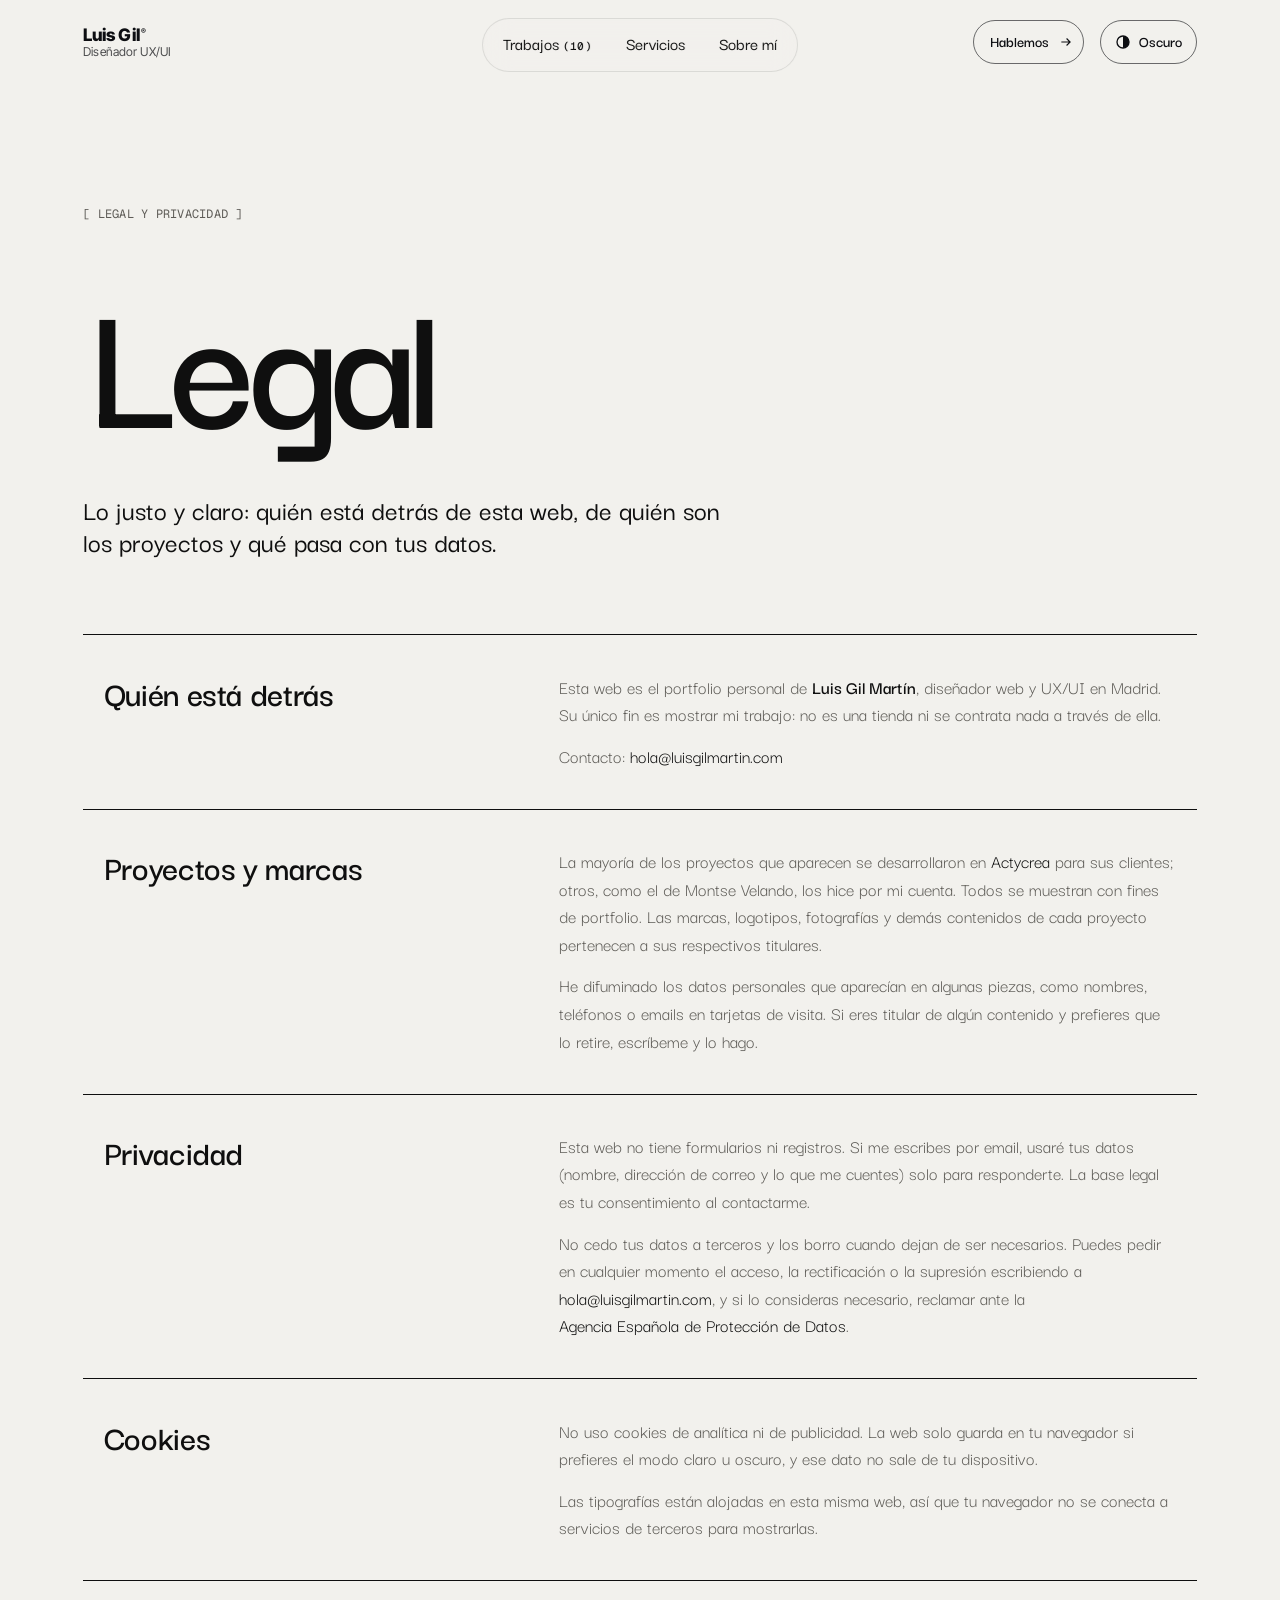
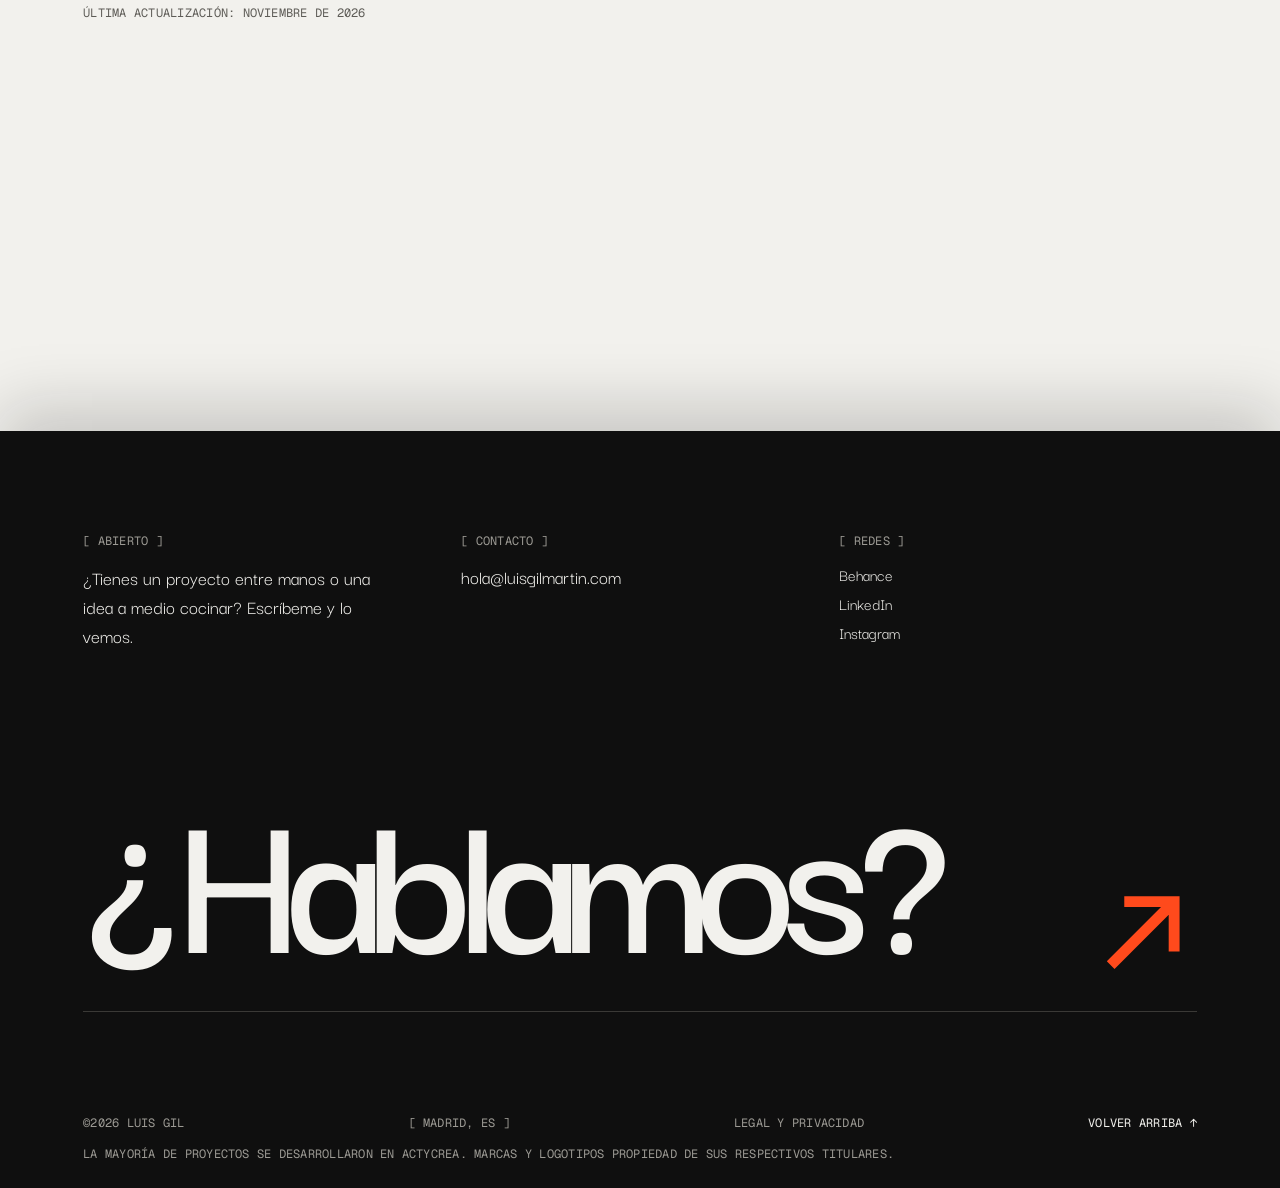
==== legal.html @ 7886e15a "Publicar portfolio de Luis Gil Martín Web estática lista para Cloudflare Pages: páginas, imágenes y " ====
<!doctype html>
<html lang="es">
<head>
<meta charset="utf-8">
<meta name="viewport" content="width=device-width, initial-scale=1, viewport-fit=cover">
<title>Legal y privacidad · Luis Gil</title>
<meta name="description" content="Portfolio de Luis Gil Martín, diseñador web y UX/UI en Madrid. Diseño web, branding y dirección de arte.">
<link rel="canonical" href="https://luisgilmartin.com/legal.html">
<meta property="og:type" content="website"><meta property="og:locale" content="es_ES">
<meta property="og:title" content="Legal y privacidad · Luis Gil"><meta property="og:description" content="Portfolio de Luis Gil Martín, diseñador web y UX/UI en Madrid. Diseño web, branding y dirección de arte.">
<meta property="og:url" content="https://luisgilmartin.com/legal.html"><meta property="og:image" content="https://luisgilmartin.com/thumb.jpg">
<meta name="twitter:card" content="summary_large_image">
<link rel="icon" href="/favicon.svg" type="image/svg+xml">
<link rel="stylesheet" href="/fonts/fonts.css">
<style>
body{margin:0;background:#F2F1ED}
.lg-root{--gm:clamp(20px,6.5vw,128px);--gg:clamp(12px,1.6vw,24px);--accent:#FF4A1C;--bg:#F2F1ED;--fg:#0F0F0F;--muted:#5E5C57;--muted2:#8A8780;--muted-inv:#B9B7B1;--line:rgba(15,15,15,.075);--gline:rgba(15,15,15,.04);--fbg:#0F0F0F;--ffg:#F2F1ED;--fmuted:#9C9A94;--fline:#3A3936;transition:background-color .5s ease,color .5s ease}
.lg-root.lg-dark{--bg:#121211;--fg:#EEEDE9;--muted:#A3A19B;--muted2:#77756F;--muted-inv:#55534E;--line:rgba(238,237,233,.07);--gline:rgba(238,237,233,.035);--fbg:#F2F1ED;--ffg:#0F0F0F;--fmuted:#5E5C57;--fline:#CFCDC7;color-scheme:dark}
body:has(.lg-dark){background:#121211}
.lg-theme{min-height:44px;padding:0 14px;border:1px solid rgba(255,255,255,.6);border-radius:999px;background:transparent;color:#FFFFFF;font:inherit;font-size:16px;font-weight:600;display:inline-flex;align-items:center;gap:8px;cursor:pointer}
.lg-theme{transition:background-color .35s ease,color .35s ease,border-color .35s ease}
.lg-theme:hover{border-color:#FFFFFF;background:#FFFFFF;color:#000000}
.lg-theme:hover svg{transform:rotate(180deg)}
.lg-dark .lg-theme:hover svg{transform:rotate(360deg)}
.lg-theme:focus-visible,.lg-burger:focus-visible{outline:2px solid #FFFFFF;outline-offset:3px}
.lg-theme svg{transition:transform .6s cubic-bezier(.7,0,.2,1)}
.lg-dark .lg-theme svg{transform:rotate(180deg)}
.lg-t-dark{display:none}
.lg-theme .lg-t-light,.lg-theme .lg-t-dark{position:relative;top:-1.25px}
.lg-dark .lg-t-dark{display:inline}
.lg-dark .lg-t-light{display:none}
::view-transition-old(root),::view-transition-new(root){animation:none;mix-blend-mode:normal}
a{color:#0F0F0F;text-decoration:none}a:hover{color:#5E5C57}
.lg-root *{box-sizing:border-box}
.lg-mono{font-family:'Geist Mono',ui-monospace,monospace;font-size:12px;letter-spacing:.02em;text-transform:uppercase}
.lg-link{position:relative;display:inline-block}
.lg-link::after{content:"";position:absolute;left:0;right:0;bottom:-3px;height:1px;background:currentColor;transform:scaleX(0);transform-origin:right;transition:transform .5s cubic-bezier(.2,.8,.2,1)}
.lg-link:hover::after{transform:scaleX(1);transform-origin:left}
.lg-line{display:inline-block;overflow:hidden;vertical-align:bottom;line-height:1;padding:.06em .14em .24em .02em;margin-right:-.12em;margin-bottom:-.22em}
.lg-line > .lg-rise:last-child{letter-spacing:0}
.lg-rise{display:inline-block;transform:translateY(105%);animation:lgRise 1.1s cubic-bezier(.2,.8,.2,1) forwards}
@keyframes lgRise{to{transform:translateY(0)}}
.lg-fade{opacity:0;animation:lgFade 1s ease forwards}
.lg-pic{clip-path:inset(0 50% 0 50%);animation:lgPicIn 1s cubic-bezier(.7,0,.2,1) 2.8s forwards}
@keyframes lgPicIn{to{clip-path:inset(0 0 0 0)}}
.lg-pic-cycle{animation:lgPicCycle 6s steps(1) 3.8s infinite}
@keyframes lgPicCycle{0%{background:#D9D4C7}20%{background:#2A2926}40%{background:#C9CFD0}60%{background:#E3D6CC}80%{background:#BDB9AE}}
@keyframes lgFade{to{opacity:1}}
.lg-curtain{position:fixed;inset:0;z-index:50;pointer-events:none;animation:lgCurtain 1.1s cubic-bezier(.7,0,.2,1) 1.85s forwards}
@keyframes lgCurtain{to{transform:translateY(-100%)}}
.lg-track{display:flex;gap:16px;width:max-content;animation:lgMarquee 38s linear infinite}
@keyframes lgMarquee{to{transform:translateX(calc(-50% - 8px))}}
.lg-card .lg-media{overflow:hidden}
.lg-card .lg-media > div{transition:transform 1s cubic-bezier(.2,.8,.2,1)}
.lg-card:hover .lg-media > div{transform:scale(1.04)}
.lg-card .lg-media{--mx:0%;--my:0%;--py:0%;--s:1.16;--lx:50%;--ly:50%}
.lg-card:hover .lg-media{--s:1.22}
.lg-card .lg-media > div{position:relative}
.lg-card .lg-media img{transform:translate3d(var(--mx),calc(var(--py) + var(--my)),0) scale(var(--s));transition:transform .7s cubic-bezier(.2,.8,.2,1),filter .5s ease;will-change:transform}
.lg-lens{position:absolute;inset:0;pointer-events:none;opacity:0;transition:opacity .4s ease;-webkit-mask-image:radial-gradient(circle clamp(130px,17vw,250px) at var(--lx) var(--ly),#000 55%,transparent 100%);mask-image:radial-gradient(circle clamp(130px,17vw,250px) at var(--lx) var(--ly),#000 55%,transparent 100%)}
@media (hover:hover) and (pointer:fine){.lg-card:hover .lg-lens{opacity:1}.lg-card:hover .lg-media img.lg-base{filter:blur(10px)}}
.lg-card .lg-arrow{transition:transform .5s cubic-bezier(.2,.8,.2,1)}
.lg-card:hover .lg-arrow{transform:translateX(6px) rotate(-45deg)}
.lg-cta .lg-roll{display:inline-block;overflow:hidden;line-height:1;vertical-align:bottom;padding:.04em .08em .04em 0;margin-right:-.15em;letter-spacing:0}
.lg-cta .lg-roll > span{position:relative;display:inline-block;transition:transform .6s cubic-bezier(.7,0,.2,1);transition-delay:calc(var(--i) * 35ms)}
.lg-cta .lg-roll > span::after{content:attr(data-l);position:absolute;left:0;top:calc(100% + .04em)}
.lg-cta:hover .lg-roll > span,.lg-cta:focus-visible .lg-roll > span{transform:translateY(calc(-100% - .04em))}
.lg-cta svg{transition:transform .6s cubic-bezier(.7,0,.2,1)}
.lg-cta:hover svg,.lg-cta:focus-visible svg{transform:rotate(45deg)}
@media (prefers-reduced-motion:reduce){.lg-cta .lg-roll > span,.lg-cta svg{transition:none}}
[hidden]{display:none !important}
.lg-burger{display:none}
.lg-wm{display:inline-block;overflow:hidden;vertical-align:bottom;padding:.12em 0 .14em;margin:-.12em 0 -.14em}
.lg-word{display:inline-block;transform:translate3d(0,112%,0);transition:transform .7s cubic-bezier(.16,1,.3,1) var(--d,0s)}
.is-revealed .lg-word{transform:none}
.lg-menu{animation:lgMenuFade .35s ease both}
@keyframes lgMenuFade{from{opacity:0}}
.lg-menu .lg-mrow,.lg-menu .lg-mfoot{animation:lgMenuIn .8s cubic-bezier(.2,.8,.2,1) both;animation-delay:calc(var(--i) * 70ms + 120ms)}
@keyframes lgMenuIn{from{opacity:0;transform:translateY(28px)}to{opacity:1;transform:none}}
.lg-mrow{display:grid;grid-template-columns:minmax(0,1fr) auto;align-items:center;padding:18px 0;border-bottom:1px solid #3A3936;color:#F2F1ED !important}
.lg-mrow .lg-mlabel{font-size:clamp(38px,11vw,52px);font-weight:500;line-height:1;letter-spacing:-0.01em;position:relative;top:-0.06em}
.lg-mrow[aria-current="page"] .lg-mlabel{color:#FF4A1C}
.lg-mrow svg{transition:transform .5s cubic-bezier(.2,.8,.2,1)}
.lg-mrow:hover svg,.lg-mrow:focus-visible svg{transform:rotate(-45deg)}
.lg-mclose{border-color:rgba(242,241,237,.6) !important;transition:background-color .35s ease,color .35s ease}
.lg-mclose:hover{background:#F2F1ED !important;color:#0F0F0F !important}
@media (prefers-reduced-motion:reduce){.lg-menu,.lg-menu .lg-mrow,.lg-menu .lg-mfoot{animation:none}}
.lg-btn-label{position:relative;top:-1.25px}
.lg-burger{transition:background-color .35s ease,color .35s ease,border-color .35s ease}
.lg-burger:hover{border-color:#FFFFFF !important;background:#FFFFFF !important;color:#000000 !important}
.lg-num{font-family:'Geist Mono',ui-monospace,monospace;font-size:12px;font-weight:400;letter-spacing:.02em;line-height:1.2;text-transform:uppercase;color:var(--accent-text) !important}
.lg-pviz svg *{vector-effect:non-scaling-stroke}
.lg-pin{position:relative;height:320vh}
.lg-pin-inner{position:sticky;top:0;height:100vh;display:flex;flex-direction:column;justify-content:flex-start;padding-top:clamp(110px,14vh,150px);padding-bottom:24px}
@media (max-width:860px){.lg-pin{height:auto}.lg-pin-inner{position:static;height:auto;padding-top:0;padding-bottom:clamp(120px,20vw,200px)}}
.lg-pviz{aspect-ratio:4 / 3;max-width:100%;border-radius:6px;background:color-mix(in srgb,var(--fg) 4%,var(--bg));overflow:hidden;margin-bottom:6px}
.lg-pviz svg{display:block;width:100%;height:100%}
.lg-pviz *{animation-play-state:paused !important}
.lg-step.is-on .lg-pviz *{animation-play-state:running !important}
.lg-rip{transform-box:fill-box;transform-origin:center;animation:lgRip 3.6s ease-out infinite}
@keyframes lgRip{0%{transform:scale(1);opacity:.9}100%{transform:scale(5.4);opacity:0}}
.lg-sort{animation:lgSort 4.5s cubic-bezier(.7,0,.2,1) infinite}
@keyframes lgSort{0%,18%{transform:translateY(0)}45%,80%{transform:translateY(var(--dy))}100%{transform:translateY(0)}}
.lg-draw{stroke-dasharray:520;stroke-dashoffset:520;animation:lgDraw 4.5s cubic-bezier(.6,0,.3,1) infinite}
@keyframes lgDraw{0%,8%{stroke-dashoffset:520;opacity:1}55%,85%{stroke-dashoffset:0;opacity:1}100%{stroke-dashoffset:0;opacity:0}}
.lg-pen{offset-path:path('M80 210 C120 70 200 70 215 150 S320 240 330 95');offset-rotate:0deg;animation:lgPen 4.5s cubic-bezier(.6,0,.3,1) infinite}
@keyframes lgPen{0%,8%{offset-distance:0%;opacity:1}55%,85%{offset-distance:100%;opacity:1}100%{offset-distance:100%;opacity:0}}
.lg-bar{transform-box:fill-box;transform-origin:left center;animation:lgBar 4.5s cubic-bezier(.6,0,.3,1) infinite}
@keyframes lgBar{0%,10%{transform:scaleX(0)}55%,88%{transform:scaleX(1)}100%{transform:scaleX(0)}}
.lg-ok{transform-box:fill-box;transform-origin:center;animation:lgOk 4.5s cubic-bezier(.2,.8,.2,1) infinite}
@keyframes lgOk{0%,55%{transform:scale(0);opacity:0}65%,88%{transform:scale(1);opacity:1}100%{transform:scale(1);opacity:0}}
.lg-tick{stroke-dasharray:60;stroke-dashoffset:60;animation:lgTick 4.5s ease infinite}
@keyframes lgTick{0%,62%{stroke-dashoffset:60}74%,88%{stroke-dashoffset:0}100%{stroke-dashoffset:0}}
@media (prefers-reduced-motion:reduce){.lg-pviz *{animation:none !important}.lg-draw,.lg-tick{stroke-dashoffset:0}.lg-bar,.lg-ok{transform:none;opacity:1}.lg-rip{opacity:.4}}
.lg-proc{position:relative;padding-top:38px}
.lg-proc-line{position:absolute;top:7px;left:0;width:0;height:2px;background:color-mix(in srgb,var(--fg) 15%,transparent)}
.lg-proc-fill{position:absolute;inset:0;background:var(--accent);transform-origin:left top;transform:scaleX(0)}
.lg-proc.is-vertical .lg-proc-line{width:2px}
.lg-proc.is-vertical .lg-proc-fill{transform:scaleY(0)}
.lg-step{position:relative;will-change:opacity,filter,transform}
.lg-step-dot{position:absolute;top:-38px;left:0;width:16px;height:16px;border-radius:50%;background:var(--bg);border:2px solid color-mix(in srgb,var(--fg) 35%,transparent);transition:background-color .4s ease,border-color .4s ease,transform .5s cubic-bezier(.2,.8,.2,1)}
.lg-step.is-on .lg-step-dot{background:var(--accent);border-color:var(--accent);transform:scale(1.3)}
.lg-step.is-on .lg-step-num{color:var(--accent-text) !important}
@media (max-width:860px){.lg-proc{padding-top:0;row-gap:48px !important}.lg-step{padding-left:36px}.lg-step-dot{top:2px}}

.lg-cols{display:grid;grid-template-columns:repeat(12,minmax(0,1fr));column-gap:var(--gg);row-gap:24px}
.lg-cols > *{min-width:0}
.lg-nav-pill .lg-link[aria-current="page"]{background:color-mix(in srgb,var(--fg) 10%,transparent)}
.lg-tag{background:var(--bg);display:inline-flex;align-items:center;min-height:34px;padding:0 14px 4px;border:1px solid color-mix(in srgb,var(--fg) 25%,transparent);border-radius:999px;font-size:17px}
@media (max-width:860px){.lg-cols > *{grid-column:1 / -1 !important}}
.lg-nav-pill{position:fixed;top:18px;left:50%;transform:translateX(-50%);z-index:21;background:color-mix(in srgb,var(--bg) 80%,transparent);-webkit-backdrop-filter:blur(14px);backdrop-filter:blur(14px);border:1px solid color-mix(in srgb,var(--fg) 10%,transparent);border-radius:999px;padding:4px}
.lg-nav-pill .lg-link{color:var(--fg) !important;padding:7px 16px 9px;line-height:1.2;border-radius:999px;transition:background-color .3s ease}
.lg-nav-pill .lg-link:hover{background:color-mix(in srgb,var(--fg) 8%,transparent)}
.lg-nav-pill .lg-link::after{left:16px;right:16px;bottom:7px}
@media (max-width:560px){
.lg-name{grid-template-columns:minmax(0,1fr) !important;font-size:min(calc((100vw - 2 * var(--gm)) / 1.42),260px) !important;row-gap:0;--lg-gap-b:-.23em}
.lg-name > .lg-line{justify-self:center !important;padding:.06em .07em .02em !important;margin:0 !important}
.lg-name > .lg-line:first-of-type{margin-bottom:var(--lg-gap-a,0) !important}
.lg-name > .lg-line:last-of-type{margin-top:var(--lg-gap-b,0) !important}
.lg-name > .lg-pic{width:100% !important;height:auto !important;aspect-ratio:1.85;align-self:auto !important;border-radius:8px !important}
}
.lg-pw{display:inline-block;white-space:nowrap}
.lg-pl{display:inline-block;font-weight:500}
.lg-cursor{position:fixed;left:0;top:0;width:14px;height:14px;margin:-7px 0 0 -7px;border-radius:50%;background:#FF4A1C;pointer-events:none;z-index:60;opacity:0;transition:width .35s cubic-bezier(.2,.8,.2,1),height .35s cubic-bezier(.2,.8,.2,1),margin .35s cubic-bezier(.2,.8,.2,1),opacity .3s ease;will-change:transform}
.lg-cursor.is-on{opacity:1}
.lg-cursor.is-hover{width:56px;height:56px;margin:-28px 0 0 -28px;opacity:.85}
@media (hover:hover) and (pointer:fine){.lg-root,.lg-root a,.lg-root button{cursor:none}}
@media (hover:none),(pointer:coarse){.lg-cursor{display:none}}
html,body{overflow-x:clip}
.lg-grid{position:fixed;inset:0;z-index:0;pointer-events:none;display:grid;grid-template-columns:repeat(12,minmax(0,1fr));column-gap:var(--gg);padding-left:var(--gm);padding-right:var(--gm)}
.lg-grid > span{border-left:1px solid var(--gline,var(--line));border-right:1px solid var(--gline,var(--line));transform-origin:top;transform:scaleY(0);animation:lgGridIn 1.4s cubic-bezier(.7,0,.2,1) forwards}
.lg-main{position:sticky;z-index:1}
.lg-root > footer{position:relative;z-index:2;box-shadow:0 -24px 60px rgba(15,15,15,.18)}
.lg-shade{position:absolute;inset:0;background:#0F0F0F;opacity:0;pointer-events:none;z-index:5}
@keyframes lgGridIn{to{transform:scaleY(1)}}
@media (max-width:860px){.lg-grid{grid-template-columns:repeat(4,minmax(0,1fr))}.lg-grid > span:nth-child(n+5){display:none}}
@media (max-width:860px){
.lg-nav{display:none !important}
.lg-burger{display:inline-flex}
.lg-works{grid-template-columns:minmax(0,1fr) !important}
.lg-works > a{margin-top:0 !important}
.lg-svcs{grid-template-columns:minmax(0,1fr) !important}
.lg-split{flex-direction:column !important;align-items:flex-start !important}
}
@media (prefers-reduced-motion:reduce){
.lg-rise{animation:none;transform:none}
.lg-pic{animation:none;clip-path:none}
.lg-pic-cycle{animation:none}
.lg-fade{animation:none;opacity:1}
.lg-curtain{display:none}
.lg-grid > span{animation:none;transform:none}
.lg-track{animation:none}
}
/* Scroll reveal ( added by JS only, so content stays visible without it ) */
.lg-rv{opacity:0;transform:translate3d(0,48px,0);transition:opacity .6s ease var(--rd,0s),transform .8s cubic-bezier(.16,1,.3,1) var(--rd,0s) !important}
.lg-rv.is-in{opacity:1;transform:none}
.lg-rv-media{clip-path:inset(100% 0 0 0);transition:clip-path .7s cubic-bezier(.7,0,.2,1) var(--rd,0s) !important}
.lg-rv-media img{scale:1.22;backface-visibility:hidden;transition:scale .95s cubic-bezier(.16,1,.3,1) var(--rd,0s) !important}
.lg-rv-media.is-in{clip-path:inset(0 0 0 0)}
.lg-rv-media.is-in img{scale:1}
.lg-card .lg-rv-media{clip-path:none !important;opacity:0;transition:opacity .7s ease var(--rd,0s) !important}
.lg-card .lg-rv-media img{scale:1 !important}
.lg-card .lg-rv-media.is-in{opacity:1}
.lg-card .lg-media{background:var(--bg)}
/* Main buttons */
.lg-btn{position:relative;isolation:isolate;overflow:hidden;display:inline-flex !important;align-items:center;gap:14px !important;min-height:52px !important;padding:0 6px 0 22px;border:1px solid var(--fg);border-radius:999px;color:var(--fg) !important;font-size:18px !important;font-weight:600 !important;line-height:1;transition:color .45s cubic-bezier(.7,0,.2,1),border-color .45s ease}
.lg-btn::before{content:"";position:absolute;z-index:-1;right:6px;top:50%;width:40px;height:40px;margin-top:-20px;border-radius:50%;background:var(--fg);transform:scale(1);transition:transform .7s cubic-bezier(.7,0,.2,1)}
.lg-btn > .lg-btn-t{position:relative;top:-1px}
.lg-btn .lg-mono{color:inherit;opacity:.6;margin-left:-8px}
.lg-btn-ic{display:inline-flex;align-items:center;justify-content:center;flex:none;width:40px;height:40px;border-radius:50%;background:var(--fg);color:var(--bg);overflow:hidden;transition:background-color .45s ease,color .45s ease,transform .6s cubic-bezier(.7,0,.2,1)}
.lg-btn-ic svg{width:15px;height:15px}
.lg-btn:hover,.lg-btn:focus-visible{color:var(--bg) !important;transition:color .3s ease .2s,border-color .45s ease}
.lg-btn:hover::before,.lg-btn:focus-visible::before{transform:scale(16)}
.lg-btn:hover .lg-btn-ic,.lg-btn:focus-visible .lg-btn-ic{transform:rotate(-45deg)}
.lg-btn:focus-visible{outline:2px solid var(--accent);outline-offset:3px}
@keyframes lgArrowLoop{0%{transform:none}49%{transform:translateX(160%)}50%{transform:translateX(-160%)}100%{transform:none}}
.lg-hbtn{min-height:44px;padding:0 10px 0 16px;border:1px solid rgba(255,255,255,.6);border-radius:999px;color:#FFFFFF;font-size:16px !important;font-weight:600 !important;display:inline-flex;align-items:center;gap:10px !important;transition:background-color .35s ease,color .35s ease,border-color .35s ease}
.lg-hbtn > span{position:relative;top:-1.25px}
.lg-hbtn svg{transition:transform .5s cubic-bezier(.2,.8,.2,1)}
.lg-hbtn:hover,.lg-hbtn:focus-visible{background:#FFFFFF;border-color:#FFFFFF;color:#000000 !important}
.lg-hbtn:hover svg,.lg-hbtn:focus-visible svg{transform:rotate(-45deg)}
.lg-hbtn:focus-visible{outline:2px solid #FFFFFF;outline-offset:3px}
@media (prefers-reduced-motion:reduce){.lg-btn::before,.lg-btn,.lg-btn-ic,.lg-hbtn,.lg-hbtn svg{transition:none}.lg-btn:hover .lg-btn-ic{transform:none}}
/* Illustrations: a touch finer than the original drawing */
.lg-sviz svg [stroke-width="1"],.lg-pviz svg [stroke-width="1"],.lg-viz svg [stroke-width="1"]{stroke-width:.6px}
.lg-sviz svg [stroke-width="1.5"],.lg-pviz svg [stroke-width="1.5"],.lg-viz svg [stroke-width="1.5"]{stroke-width:1px}
.lg-sviz svg [stroke-width="2"],.lg-pviz svg [stroke-width="2"],.lg-viz svg [stroke-width="2"]{stroke-width:1.3px}
/* Design review fixes: dark-mode links, readable accent text, touch targets, small text */
.lg-root{--accent-text:#C9350C}
.lg-root.lg-dark{--accent-text:#FF4A1C}
.lg-root a{color:var(--fg)}
.lg-root a:hover{color:var(--muted)}
.lg-main a.lg-link,.lg-root footer a.lg-link{padding-block:12px;margin-block:-12px}
.lg-main a.lg-link::after,.lg-root footer a.lg-link::after{bottom:9px}
.lg-nav-pill a.lg-link{padding:10px 16px 12px}
.lg-nav-pill a.lg-link::after{bottom:10px}
.lg-root > header > a:first-child{padding-block:5px;margin-block:-5px}
.lg-slot-info .lg-mono{color:var(--fg) !important}
.lg-track > div:has(> img)::after{content:"";position:absolute;inset:auto 0 0;height:60%;background:linear-gradient(to top,rgba(0,0,0,.55),rgba(0,0,0,0));pointer-events:none}
.lg-track > div > img + .lg-mono{z-index:1}
.lg-main a.lg-link.lg-mono,.lg-root footer .lg-mono a.lg-link{padding-block:14px;margin-block:-14px}
.lg-main a.lg-link.lg-mono::after,.lg-root footer .lg-mono a.lg-link::after{bottom:11px}
.lg-grid{display:none !important}
.sv-pts{list-style:none;margin:0;padding:0;max-width:560px;border-top:1px solid color-mix(in srgb,var(--fg) 14%,transparent)}.sv-pts li{display:grid;grid-template-columns:44px 1fr;gap:12px;padding:14px 0;border-bottom:1px solid color-mix(in srgb,var(--fg) 14%,transparent)}.sv-pts .lg-mono{color:var(--muted);padding-top:5px}.sv-pts strong{display:block;font-size:19px;font-weight:600;line-height:1.25}.sv-pts p{margin:4px 0 0;font-size:17px;line-height:1.4;color:var(--muted)}
.lg-legal{padding:clamp(28px,3vw,44px) clamp(16px,1.6vw,24px);border-bottom:1px solid var(--fg)}.lg-legal h2{grid-column:span 5;margin:0;font-size:clamp(28px,2.8vw,42px);line-height:1.05;letter-spacing:-0.01em;font-weight:600}.lg-legal > div{grid-column:span 7;display:flex;flex-direction:column;gap:14px;max-width:640px}.lg-legal p{margin:0;font-size:19px;line-height:1.45;color:var(--muted)}.lg-legal strong{color:var(--fg);font-weight:600}.lg-legal a{color:var(--fg)}
</style>
</head>
<body>

<div class="lg-root" style="width: 100%; min-height: 100vh; background: var(--bg); color: var(--fg); font-family: 'Darker Grotesque', system-ui, sans-serif; font-size: 18px; position: relative">


<div class="lg-grid" aria-hidden="true"><span style="animation-delay: 0.20s"></span><span style="animation-delay: 0.26s"></span><span style="animation-delay: 0.32s"></span><span style="animation-delay: 0.38s"></span><span style="animation-delay: 0.44s"></span><span style="animation-delay: 0.50s"></span><span style="animation-delay: 0.56s"></span><span style="animation-delay: 0.62s"></span><span style="animation-delay: 0.68s"></span><span style="animation-delay: 0.74s"></span><span style="animation-delay: 0.80s"></span><span style="animation-delay: 0.86s"></span></div>


<div class="lg-cursor" aria-hidden="true" style="background: #FF4A1C"></div>


<header style="position: sticky; top: 0; z-index: 20; mix-blend-mode: difference; color: #FFFFFF; padding: 20px var(--gm); display: flex; align-items: center; justify-content: space-between; gap: 24px">
<a href="index.html" aria-label="Luis Gil, Diseñador UX/UI, inicio" style="font-family: 'Inter Tight', system-ui, sans-serif; display: inline-flex; flex-direction: column; gap: 2px; color: #FFFFFF; line-height: 1">
<span style="font-weight: 800; font-size: clamp(16px, 1.35vw, 20px); letter-spacing: 0">Luis Gil<sup style="font-size: 0.45em; font-weight: 500; letter-spacing: 0; margin-left: 1px; vertical-align: 0.9em">®</sup></span>
<span style="font-weight: 400; font-size: clamp(12px, 0.95vw, 14px); letter-spacing: 0.01em; opacity: 0.72">Diseñador UX/UI</span>
</a>
<div style="display: flex; align-items: center; gap: 16px">
<a class="lg-hbtn lg-nav" href="#contacto" style="color: #FFFFFF"><span>Hablemos</span>
<svg width="14" height="14" viewBox="0 0 24 24" aria-hidden="true"><path d="M4 12h15M13 6l6 6-6 6" fill="none" stroke="currentColor" stroke-width="2"></path></svg></a>
<button class="lg-theme" type="button" data-theme-toggle aria-label="Cambiar entre modo claro y oscuro"><svg width="16" height="16" viewBox="0 0 24 24" aria-hidden="true"><circle cx="12" cy="12" r="9" fill="none" stroke="currentColor" stroke-width="2"></circle><path d="M12 3a9 9 0 0 1 0 18z" fill="currentColor"></path></svg><span class="lg-t-light">Oscuro</span><span class="lg-t-dark">Claro</span></button>
<button class="lg-burger" type="button" data-menu-open style="min-height: 44px; padding: 0 16px; border: 1px solid rgba(255,255,255,.6); border-radius: 999px; background: transparent; color: #FFFFFF; font: inherit; font-size: 16px; font-weight: 600; align-items: center; cursor: pointer"><span class="lg-btn-label">Menú</span></button>
</div>
</header>
<nav class="lg-nav lg-nav-pill" aria-label="Principal" style="display: flex; align-items: center; gap: 2px; font-size: 18px; font-weight: 500">
<a class="lg-link" href="trabajos.html">Trabajos <span class="lg-mono" style="font-size: 11px">(10)</span></a>
<a class="lg-link" href="servicios.html">Servicios</a>
<a class="lg-link" href="sobre-mi.html">Sobre mí</a>
</nav>

<div class="lg-main" style="top: 0px">
<div class="lg-shade" aria-hidden="true" style="opacity: 0"></div>
<section style="padding: calc(74px + clamp(56px, 9vw, 140px)) var(--gm) clamp(48px, 6vw, 96px); margin-top: -74px">
<span class="lg-mono lg-fade" style="color: var(--muted); animation-delay: .15s">[ Legal y privacidad ]</span>
<h1 aria-label="Legal" style="margin: clamp(12px, 2vw, 24px) 0 0; font-size: clamp(72px, 15vw, 240px); line-height: 1; letter-spacing: -0.04em; font-weight: 600; white-space: nowrap"><span class="lg-line" aria-hidden="true"><span class="lg-rise" style="animation-delay: 0.25s">L</span><span class="lg-rise" style="animation-delay: 0.29s">e</span><span class="lg-rise" style="animation-delay: 0.34s">g</span><span class="lg-rise" style="animation-delay: 0.39s">a</span><span class="lg-rise" style="animation-delay: 0.43s">l</span></span></h1>
<p class="lg-fade" style="margin: clamp(20px, 3vw, 40px) 0 0; max-width: 640px; font-size: clamp(22px, 2.2vw, 32px); line-height: 1.15; font-weight: 500; animation-delay: .7s">Lo justo y claro: quién está detrás de esta web, de quién son los proyectos y qué pasa con tus datos.</p>
</section>
<section aria-label="Información legal" style="padding: 0 var(--gm) clamp(96px, 12vw, 180px)">
<div style="border-top: 1px solid var(--fg)"><article class="lg-cols lg-legal"><h2>Quién está detrás</h2><div><p>Esta web es el portfolio personal de <strong>Luis Gil Martín</strong>, diseñador web y UX/UI en Madrid. Su único fin es mostrar mi trabajo: no es una tienda ni se contrata nada a través de ella.</p><p>Contacto: <a class="lg-link" href="mailto:hola@luisgilmartin.com">hola@luisgilmartin.com</a></p></div></article><article class="lg-cols lg-legal"><h2>Proyectos y marcas</h2><div><p>La mayoría de los proyectos que aparecen se desarrollaron en <a class="lg-link" href="https://actycrea.com" target="_blank" rel="noopener">Actycrea</a> para sus clientes; otros, como el de Montse Velando, los hice por mi cuenta. Todos se muestran con fines de portfolio. Las marcas, logotipos, fotografías y demás contenidos de cada proyecto pertenecen a sus respectivos titulares.</p><p>He difuminado los datos personales que aparecían en algunas piezas, como nombres, teléfonos o emails en tarjetas de visita. Si eres titular de algún contenido y prefieres que lo retire, escríbeme y lo hago.</p></div></article><article class="lg-cols lg-legal"><h2>Privacidad</h2><div><p>Esta web no tiene formularios ni registros. Si me escribes por email, usaré tus datos (nombre, dirección de correo y lo que me cuentes) solo para responderte. La base legal es tu consentimiento al contactarme.</p><p>No cedo tus datos a terceros y los borro cuando dejan de ser necesarios. Puedes pedir en cualquier momento el acceso, la rectificación o la supresión escribiendo a <a class="lg-link" href="mailto:hola@luisgilmartin.com">hola@luisgilmartin.com</a>, y si lo consideras necesario, reclamar ante la <a class="lg-link" href="https://www.aepd.es" target="_blank" rel="noopener">Agencia Española de Protección de Datos</a>.</p></div></article><article class="lg-cols lg-legal"><h2>Cookies</h2><div><p>No uso cookies de analítica ni de publicidad. La web solo guarda en tu navegador si prefieres el modo claro u oscuro, y ese dato no sale de tu dispositivo.</p><p>Las tipografías están alojadas en esta misma web, así que tu navegador no se conecta a servicios de terceros para mostrarlas.</p></div></article></div>
<p class="lg-mono" style="margin: 24px 0 0; color: var(--muted)">Última actualización: noviembre de 2026</p>
</section>
<div aria-hidden="true" style="height: clamp(160px, 20vw, 280px)"></div>

</div>

<footer id="contacto" style="background: var(--fbg); color: var(--ffg); padding: clamp(64px, 8vw, 120px) var(--gm) 24px; display: flex; flex-direction: column; gap: clamp(56px, 8vw, 120px)">
<div style="display: grid; grid-template-columns: repeat(3, minmax(0, 1fr)); gap: 32px var(--gg)" class="lg-fcols">
<div style="display: flex; flex-direction: column; gap: 14px"><span class="lg-mono" style="color: var(--fmuted)">[ Abierto ]</span><p style="margin: 0; max-width: 320px; font-size: 20px; line-height: 1.45">¿Tienes un proyecto entre manos o una idea a medio cocinar? Escríbeme y lo vemos.</p></div>
<div style="display: flex; flex-direction: column; gap: 14px"><span class="lg-mono" style="color: var(--fmuted)">[ Contacto ]</span><a class="lg-link" href="mailto:hola@luisgilmartin.com" style="color: var(--ffg); font-size: 20px; justify-self: start; align-self: flex-start">hola@luisgilmartin.com</a></div>
<div style="display: flex; flex-direction: column; gap: 14px"><span class="lg-mono" style="color: var(--fmuted)">[ Redes ]</span><div style="display: flex; flex-direction: column; gap: 6px; align-items: flex-start"><a class="lg-link" href="#contacto" style="color: var(--ffg); font-size: 17px">Behance</a><a class="lg-link" href="#contacto" style="color: var(--ffg); font-size: 17px">LinkedIn</a><a class="lg-link" href="#contacto" style="color: var(--ffg); font-size: 17px">Instagram</a></div></div>
</div>
<a class="lg-cta" href="mailto:hola@luisgilmartin.com" aria-label="¿Hablamos?" style="color: var(--ffg); display: flex; align-items: flex-end; justify-content: space-between; gap: 24px; font-weight: 600; font-size: clamp(72px, 17vw, 260px); line-height: 0.8; letter-spacing: -0.07em; border-bottom: 1px solid var(--fline); padding-bottom: 24px">
<span aria-hidden="true"><span style="display: inline-block; vertical-align: bottom; line-height: 1; padding: 0.04em 0.08em 0.04em 0; margin-right: -0.1em; letter-spacing: 0; position: relative; top: -0.12em">¿</span><span class="lg-roll"><span data-l="H" style="--i: 1">H</span></span><span class="lg-roll"><span data-l="a" style="--i: 2">a</span></span><span class="lg-roll"><span data-l="b" style="--i: 3">b</span></span><span class="lg-roll"><span data-l="l" style="--i: 4">l</span></span><span class="lg-roll"><span data-l="a" style="--i: 5">a</span></span><span class="lg-roll"><span data-l="m" style="--i: 6">m</span></span><span class="lg-roll"><span data-l="o" style="--i: 7">o</span></span><span class="lg-roll"><span data-l="s" style="--i: 8">s</span></span><span class="lg-roll"><span data-l="?" style="--i: 9">?</span></span></span>
<svg width="0.5em" height="0.5em" viewBox="0 0 24 24" aria-hidden="true" style="flex: none"><path d="M5 19 19 5M8 5h11v11" fill="none" stroke="#FF4A1C" stroke-width="2.4"></path></svg>
</a>
<div class="lg-mono" style="display: flex; flex-wrap: wrap; justify-content: space-between; gap: 16px; color: var(--fmuted)">
<span>©2026 Luis Gil</span>
<span>[ Madrid, ES ]</span>
<a class="lg-link" href="legal.html" style="color: var(--fmuted)">Legal y privacidad</a>
<a class="lg-link" href="#top" style="color: var(--ffg)">Volver arriba ↑</a>
</div>
<p class="lg-mono" style="margin: calc(-1 * clamp(56px, 8vw, 120px) + 14px) 0 0; color: var(--fmuted); line-height: 1.6">La mayoría de proyectos se desarrollaron en Actycrea. Marcas y logotipos propiedad de sus respectivos titulares.</p>
</footer>

<div id="lg-menu" hidden class="lg-menu" role="dialog" aria-label="Menú" style="position: fixed; inset: 0; z-index: 40; background: #0F0F0F; color: #F2F1ED; padding: 20px var(--gm) 28px; display: flex; flex-direction: column; overflow-y: auto">
<div style="display: flex; justify-content: space-between; align-items: center; gap: 16px">
<span style="font-family: 'Inter Tight', system-ui, sans-serif; display: inline-flex; flex-direction: column; gap: 2px; line-height: 1"><span style="font-weight: 800; font-size: 16px">Luis Gil<sup style="font-size: 0.45em; font-weight: 500; margin-left: 1px; vertical-align: 0.9em">®</sup></span><span style="font-size: 12px; letter-spacing: 0.01em; color: #9C9A94">Diseñador UX/UI</span></span>
<button type="button" class="lg-mclose" data-menu-close style="min-height: 44px; padding: 0 16px; border: 1px solid rgba(242,241,237,.6); border-radius: 999px; background: transparent; color: #F2F1ED; font: inherit; font-size: 16px; font-weight: 600; cursor: pointer"><span class="lg-btn-label">Cerrar</span></button>
</div>
<nav aria-label="Menú móvil" style="margin-top: clamp(40px, 9vh, 88px); display: flex; flex-direction: column">
<a class="lg-mrow" href="index.html" data-menu-close style="--i: 0; border-top: 1px solid #3A3936"><span class="lg-mlabel">Inicio</span><svg width="18" height="18" viewBox="0 0 24 24" aria-hidden="true"><path d="M4 12h15M13 6l6 6-6 6" fill="none" stroke="currentColor" stroke-width="1.6"></path></svg></a>
<a class="lg-mrow" href="trabajos.html" data-menu-close style="--i: 1"><span class="lg-mlabel">Trabajos <span class="lg-mono" style="font-size: 11px; color: #9C9A94; vertical-align: 1.6em">(10)</span></span><svg width="18" height="18" viewBox="0 0 24 24" aria-hidden="true"><path d="M4 12h15M13 6l6 6-6 6" fill="none" stroke="currentColor" stroke-width="1.6"></path></svg></a>
<a class="lg-mrow" href="servicios.html" data-menu-close style="--i: 2"><span class="lg-mlabel">Servicios</span><svg width="18" height="18" viewBox="0 0 24 24" aria-hidden="true"><path d="M4 12h15M13 6l6 6-6 6" fill="none" stroke="currentColor" stroke-width="1.6"></path></svg></a>
<a class="lg-mrow" href="sobre-mi.html" data-menu-close style="--i: 3"><span class="lg-mlabel">Sobre mí</span><svg width="18" height="18" viewBox="0 0 24 24" aria-hidden="true"><path d="M4 12h15M13 6l6 6-6 6" fill="none" stroke="currentColor" stroke-width="1.6"></path></svg></a>
</nav>
<div class="lg-mfoot" style="--i: 4; margin-top: auto; padding-top: 40px; display: grid; grid-template-columns: repeat(2, minmax(0, 1fr)); gap: 24px var(--gg)">
<div style="display: flex; flex-direction: column; gap: 10px"><span class="lg-mono" style="color: #9C9A94">[ Contacto ]</span><a href="mailto:hola@luisgilmartin.com" style="color: #F2F1ED; font-size: 18px">hola@luisgilmartin.com</a></div>
<div style="display: flex; flex-direction: column; gap: 10px"><span class="lg-mono" style="color: #9C9A94">[ Redes ]</span><span style="display: flex; flex-wrap: wrap; gap: 4px 14px; font-size: 18px"><a href="#contacto" style="color: #F2F1ED">Behance</a><a href="#contacto" style="color: #F2F1ED">LinkedIn</a><a href="#contacto" style="color: #F2F1ED">Instagram</a></span></div>
<a href="#contacto" data-menu-close style="grid-column: 1 / -1; display: flex; justify-content: space-between; align-items: center; padding-top: 20px; border-top: 1px solid #3A3936; color: #FF4A1C; font-size: 28px; font-weight: 600; line-height: 1">¿Hablamos?<svg width="22" height="22" viewBox="0 0 24 24" aria-hidden="true"><path d="M5 19 19 5M8 5h11v11" fill="none" stroke="currentColor" stroke-width="2"></path></svg></a>
</div>
</div>


</div>
<script>
/**
 * Switches the page between light and dark with a blur cross-fade
 * when the browser supports view transitions.
 *
 * @param {MouseEvent} e Click event from the theme button.
 */
function lgToggleTheme( e ) {
  const root = document.querySelector( '.lg-root' );
  if ( !root ) {
    return;
  }
  const apply = ( ) => {
    root.classList.toggle( 'lg-dark' );
    try {
      localStorage.setItem( 'lg-theme', root.classList.contains( 'lg-dark' ) ? 'dark' : 'light' );
    } catch ( err ) {
      // Storage unavailable: the choice simply is not remembered.
    }
  };
  const reduce = window.matchMedia( '(prefers-reduced-motion: reduce)' ).matches;
  if ( !document.startViewTransition || reduce ) {
    apply( );
    return;
  }
  const vt = document.startViewTransition( apply );
  vt.ready.then( ( ) => {
    const opts = { duration: 1600, easing: 'cubic-bezier(.4,0,.2,1)' };
    document.documentElement.animate(
      { filter: [ 'blur(0px)', 'blur(28px)' ], opacity: [ 1, 0 ] },
      { ...opts, pseudoElement: '::view-transition-old(root)' }
    );
    document.documentElement.animate(
      { filter: [ 'blur(28px)', 'blur(0px)' ], opacity: [ 0, 1 ] },
      { ...opts, pseudoElement: '::view-transition-new(root)' }
    );
  } ).catch( ( ) => { } );
}

( ( ) => {
  /**
   * Always open a page at the top, also on refresh: no restored scroll position,
   * and any leftover #anchor ( e.g. #contacto after clicking Hablemos ) is dropped.
   */
  if ( 'scrollRestoration' in history ) {
    history.scrollRestoration = 'manual';
  }
  if ( location.hash ) {
    try {
      history.replaceState( null, '', location.pathname + location.search );
    } catch ( err ) {
      // Sandboxed frame: the hash simply stays in the address.
    }
  }
  const toTop = ( ) => {
    window.scrollTo( { top: 0, left: 0, behavior: 'instant' } );
  };
  toTop( );
  window.addEventListener( 'pageshow', toTop );
  window.addEventListener( 'load', ( ) => {
    toTop( );
    window.setTimeout( toTop, 60 );
  } );
  if ( document.fonts && document.fonts.ready ) {
    document.fonts.ready.then( toTop );
  }
  window.addEventListener( 'beforeunload', toTop );
  /**
   * Reveal queue: items that come into view are played one at a time in reading order
   * ( top to bottom, then left to right ), with a short gap that tightens when many are waiting.
   */
  window.lgReveal = window.lgReveal || ( ( ) => {
    const queue = [ ];
    let busy = false;
    const rowOf = ( el ) => {
      const r = el.getBoundingClientRect( );
      return { top: Math.round( r.top / 24 ), left: r.left };
    };
    const next = ( ) => {
      if ( !queue.length ) {
        busy = false;
        return;
      }
      queue.forEach( ( it ) => {
        it.pos = rowOf( it.el );
      } );
      queue.sort( ( a, b ) => a.pos.top - b.pos.top || a.pos.left - b.pos.left );
      const it = queue.shift( );
      it.fn( );
      window.setTimeout( next, queue.length > 2 ? 25 : Math.min( it.gap, 90 ) );
    };
    return ( el, fn, gap ) => {
      queue.push( { el, fn, gap: gap || 120 } );
      if ( !busy ) {
        busy = true;
        // wait one frame so everything that entered together is sorted together
        window.requestAnimationFrame( ( ) => window.requestAnimationFrame( next ) );
      }
    };
  } )( );
  /**
   * Text reveal: paragraphs and headings are split into words that slide up from a mask,
   * staggered, the first time it scrolls into view. Skips blocks that already animate.
   */
  const revealPs = Array.from( document.querySelectorAll( '.lg-main p, .lg-main h1, .lg-main h2, .lg-main h3' ) ).filter( ( p ) => p.textContent.trim( ) && !p.closest( '.lg-fade, .lg-play, .lg-how, .lg-step, .lg-pin, .lg-sh, [aria-hidden="true"]' ) && !p.querySelector( '.lg-rise, .lg-line, .lg-sh, svg' ) && p !== document.querySelector( '.lg-main section p' ) );
  if ( revealPs.length && 'IntersectionObserver' in window && !window.matchMedia( '(prefers-reduced-motion: reduce)' ).matches ) {
    const splitWords = ( node, state ) => {
      Array.from( node.childNodes ).forEach( ( child ) => {
        if ( child.nodeType === 3 ) {
          const parts = child.textContent.split( /(\s+)/ );
          const frag = document.createDocumentFragment( );
          parts.forEach( ( part ) => {
            if ( !part ) {
              return;
            }
            if ( /^\s+$/.test( part ) ) {
              frag.appendChild( document.createTextNode( part ) );
              return;
            }
            const m = document.createElement( 'span' );
            const w = document.createElement( 'span' );
            m.className = 'lg-wm';
            w.className = 'lg-word';
            w.textContent = part;
            w.style.setProperty( '--d', Math.min( state.i * 0.018, 0.35 ).toFixed( 3 ) + 's' );
            state.i++;
            m.appendChild( w );
            frag.appendChild( m );
          } );
          child.replaceWith( frag );
        } else if ( child.nodeType === 1 && child.textContent.trim( ) ) {
          splitWords( child, state );
        }
      } );
    };
    revealPs.forEach( ( p ) => {
      p.classList.add( 'lg-wr' );
      splitWords( p, { i: 0 } );
    } );
    const ioReveal = new IntersectionObserver( ( entries ) => {
      entries.forEach( ( en ) => {
        if ( en.isIntersecting ) {
          const t = en.target;
          window.lgReveal( t, ( ) => t.classList.add( 'is-revealed' ), 170 );
          ioReveal.unobserve( en.target );
        }
      } );
    }, { threshold: 0.15, rootMargin: '0px 0px 6% 0px' } );
    revealPs.forEach( ( p ) => ioReveal.observe( p ) );
  }
  try {
    if ( localStorage.getItem( 'lg-theme' ) === 'dark' ) {
      document.querySelector( '.lg-root' ).classList.add( 'lg-dark' );
    }
  } catch ( err ) {
    // Storage unavailable: start in light mode.
  }
  document.querySelectorAll( '[data-theme-toggle]' ).forEach( ( el ) => el.addEventListener( 'click', lgToggleTheme ) );
  const menu = document.getElementById( 'lg-menu' );
  document.querySelectorAll( '[data-menu-open]' ).forEach( ( el ) => el.addEventListener( 'click', ( ) => { menu.hidden = false; } ) );
  document.querySelectorAll( '[data-menu-close]' ).forEach( ( el ) => el.addEventListener( 'click', ( ) => { menu.hidden = true; } ) );

  const main = document.querySelector( '.lg-main' );
  const shade = document.querySelector( '.lg-shade' );
  const footer = document.getElementById( 'contacto' );

  /**
   * Pins the page content once its bottom reaches the viewport bottom,
   * so the footer slides up over it, and darkens it as the footer rises.
   */
  const onLayout = ( ) => {
    const vh = window.innerHeight;
    main.style.top = Math.min( 0, vh - main.offsetHeight ) + 'px';
    const covered = vh - footer.getBoundingClientRect( ).top;
    shade.style.opacity = String( Math.max( 0, Math.min( 1, covered / Math.max( 1, footer.offsetHeight ) ) ) * 0.55 );
  };
  window.addEventListener( 'resize', onLayout );
  window.addEventListener( 'scroll', onLayout, { passive: true } );
  window.addEventListener( 'load', onLayout );
  onLayout( );
  /**
   * Looping illustrations: pause every SVG while it is off-screen, and drive the
   * JS-animated ones ([data-lgk] = { attr: [ desktop, tablet, mobile ] }) with a single rAF loop.
   */
  const loopSvgs = Array.from( document.querySelectorAll( '.lg-sviz svg, .lg-pviz svg' ) );
  const jsAnims = Array.from( document.querySelectorAll( '.lg-jsanim' ) ).map( ( box ) => ( {
    box,
    items: Array.from( box.querySelectorAll( '[data-lgk]' ) ).map( ( el ) => {
      const k = JSON.parse( el.dataset.lgk );
      // path data: interpolate every number, keep the commands
      Object.keys( k ).forEach( ( attr ) => {
        if ( typeof k[ attr ][ 0 ] === 'string' ) {
          k[ attr ] = { parts: k[ attr ][ 0 ].split( /-?[0-9.]+/ ), nums: k[ attr ].map( ( d ) => d.match( /-?[0-9.]+/g ).map( Number ) ) };
        }
      } );
      return { el, k, last: { } };
    } ),
    on: false,
  } ) );
  const reduceLoop = window.matchMedia( '(prefers-reduced-motion: reduce)' ).matches;
  if ( 'IntersectionObserver' in window ) {
    const ioLoop = new IntersectionObserver( ( entries ) => {
      entries.forEach( ( en ) => {
        const svg = en.target;
        if ( svg.pauseAnimations && !svg.closest( '.lg-once' ) ) {
          if ( en.isIntersecting && !reduceLoop ) {
            svg.unpauseAnimations( );
          } else {
            svg.pauseAnimations( );
          }
        }
        jsAnims.forEach( ( a ) => {
          if ( a.box.contains( svg ) ) {
            a.on = en.isIntersecting && !reduceLoop;
          }
        } );
      } );
    }, { rootMargin: '80px 0px' } );
    loopSvgs.forEach( ( svg ) => ioLoop.observe( svg ) );
  }
  if ( jsAnims.length ) {
    const KT = [ 0, 0.12, 0.32, 0.45, 0.65, 0.78, 1 ];
    const ST = [ 0, 0, 1, 1, 2, 2, 0 ];
    const ease = ( t ) => ( t < 0.5 ? 4 * t * t * t : 1 - Math.pow( -2 * t + 2, 3 ) / 2 );
    const frame = ( now ) => {
      const t = ( now % 7500 ) / 7500;
      let i = 0;
      while ( i < KT.length - 2 && t > KT[ i + 1 ] ) {
        i++;
      }
      const a = ST[ i ];
      const b = ST[ i + 1 ];
      const u = a === b ? 0 : ease( ( t - KT[ i ] ) / ( KT[ i + 1 ] - KT[ i ] ) );
      jsAnims.forEach( ( anim ) => {
        if ( !anim.on ) {
          return;
        }
        anim.items.forEach( ( it ) => {
          Object.keys( it.k ).forEach( ( attr ) => {
            const v = it.k[ attr ];
            let val;
            if ( v.parts ) {
              val = v.parts.reduce( ( acc, part, j ) => acc + part + ( j < v.nums[ a ].length ? ( v.nums[ a ][ j ] + ( v.nums[ b ][ j ] - v.nums[ a ][ j ] ) * u ).toFixed( 1 ) : '' ), '' );
            } else {
              val = ( v[ a ] + ( v[ b ] - v[ a ] ) * u ).toFixed( 2 );
            }
            if ( it.last[ attr ] !== val ) {
              it.last[ attr ] = val;
              it.el.setAttribute( attr, val );
            }
          } );
        } );
      } );
      requestAnimationFrame( frame );
    };
    requestAnimationFrame( frame );
  }
  /**
   * Process: the line draws with the scroll and each step goes from blurred to sharp
   * as the line reaches it.
   */
  const proc = document.querySelector( '.lg-proc' );
  if ( proc ) {
    const line = proc.querySelector( '.lg-proc-line' );
    const fill = proc.querySelector( '.lg-proc-fill' );
    const steps = Array.from( proc.querySelectorAll( '.lg-step' ) );
    const dots = steps.map( ( s ) => s.querySelector( '.lg-step-dot' ) );
    const still = window.matchMedia( '(prefers-reduced-motion: reduce)' ).matches;
    const clamp = ( v ) => Math.max( 0, Math.min( 1, v ) );
    const reveal = ( s, k ) => {
      s.style.opacity = ( 0.12 + 0.88 * k ).toFixed( 3 );
      s.style.filter = k >= 0.999 ? 'none' : 'blur(' + ( ( 1 - k ) * 14 ).toFixed( 1 ) + 'px)';
      s.lgShift = ( 1 - k ) * 26;
      s.style.transform = 'translateY(' + s.lgShift.toFixed( 1 ) + 'px)';
      s.classList.toggle( 'is-on', k > 0.55 );
    };
    const updateProc = ( ) => {
      const box = proc.getBoundingClientRect( );
      const pts = dots.map( ( d, i ) => {
        const r = d.getBoundingClientRect( );
        return { x: r.left + r.width / 2 - box.left, y: r.top + r.height / 2 - box.top - ( steps[ i ].lgShift || 0 ) };
      } );
      const first = pts[ 0 ];
      const last = pts[ pts.length - 1 ];
      const vertical = Math.abs( last.y - first.y ) > Math.abs( last.x - first.x );
      proc.classList.toggle( 'is-vertical', vertical );
      const vh = window.innerHeight;
      let p;
      if ( vertical ) {
        line.style.left = ( first.x - 1 ) + 'px';
        line.style.top = first.y + 'px';
        line.style.height = ( last.y - first.y ) + 'px';
        line.style.width = '';
        p = ( vh * 0.6 - ( box.top + first.y ) ) / Math.max( 1, last.y - first.y );
      } else {
        line.style.left = first.x + 'px';
        line.style.top = ( first.y - 1 ) + 'px';
        line.style.width = ( last.x - first.x ) + 'px';
        line.style.height = '';
        const pin = proc.closest( '.lg-pin' );
        const span = Math.max( 1, pin.offsetHeight - vh );
        const lead = vh * 0.45;
        p = ( lead - pin.getBoundingClientRect( ).top ) / ( lead + span * 0.8 );
      }
      p = still ? 1 : clamp( p );
      fill.style.transform = vertical ? 'scaleY(' + p.toFixed( 3 ) + ')' : 'scaleX(' + p.toFixed( 3 ) + ')';
      const n = steps.length - 1;
      steps.forEach( ( s, i ) => {
        if ( still ) { reveal( s, 1 ); return; }
        if ( vertical ) {
          reveal( s, clamp( ( vh * 0.85 - s.getBoundingClientRect( ).top ) / ( vh * 0.3 ) ) );
        } else {
          reveal( s, clamp( ( p - ( i / n ) * 0.8 ) / 0.2 ) );
        }
      } );
    };
    window.addEventListener( 'scroll', updateProc, { passive: true } );
    window.addEventListener( 'resize', updateProc );
    updateProc( );
  }
  /**
   * Closing phrase: blurred at rest, letters come into focus around the pointer.
   */
  const play = document.querySelector( '.lg-play' );
  const playLetters = play ? Array.from( play.querySelectorAll( '.lg-pl' ) ) : [ ];
  if ( playLetters.length && window.matchMedia( '(hover: hover) and (pointer: fine)' ).matches && !window.matchMedia( '(prefers-reduced-motion: reduce)' ).matches ) {
    const blurs = playLetters.map( ( ) => 1 );
    let px = -9999;
    let py = -9999;
    play.addEventListener( 'pointermove', ( e ) => {
      px = e.clientX;
      py = e.clientY;
    } );
    play.addEventListener( 'pointerleave', ( ) => {
      px = -9999;
      py = -9999;
    } );
    const step = ( ) => {
      const box = play.getBoundingClientRect( );
      if ( box.bottom > 0 && box.top < window.innerHeight ) {
        const size = parseFloat( getComputedStyle( playLetters[ 0 ] ).fontSize );
        const inner = size * 1.1;
        playLetters.forEach( ( el, i ) => {
          const r = el.getBoundingClientRect( );
          const d = Math.hypot( r.left + r.width / 2 - px, r.top + r.height / 2 - py );
          const target = Math.min( 1, Math.max( 0, ( d - inner ) / ( size * 2.6 ) ) );
          blurs[ i ] += ( target - blurs[ i ] ) * 0.2;
          el.style.filter = 'blur(' + ( blurs[ i ] * size * 0.06 ).toFixed( 1 ) + 'px)';
            el.style.opacity = String( ( 1 - blurs[ i ] * 0.35 ).toFixed( 2 ) );
        } );
      }
      requestAnimationFrame( step );
    };
    step( );
  }


  /**
   * Gentle parallax: each project image drifts against the scroll inside its frame.
   */
  const frames = Array.from( document.querySelectorAll( '.lg-card .lg-media' ) );
  const reduce = window.matchMedia( '(prefers-reduced-motion: reduce)' ).matches;
  if ( frames.length && !reduce ) {
    const parallax = ( ) => {
      const vh = window.innerHeight;
      frames.forEach( ( frame ) => {
        const img = frame.querySelector( 'img' );
        if ( !img ) {
          return;
        }
        const r = frame.getBoundingClientRect( );
        if ( r.bottom < -100 || r.top > vh + 100 ) {
          return;
        }
        const progress = ( r.top + r.height / 2 - vh / 2 ) / ( vh / 2 + r.height / 2 );
        frame.style.setProperty( '--py', ( progress * -6 ).toFixed( 2 ) + '%' );
      } );
    };
    window.addEventListener( 'scroll', parallax, { passive: true } );
    window.addEventListener( 'resize', parallax );
    parallax( );
    /**
     * Hover follow: the project image drifts toward the pointer inside its frame.
     */
    frames.forEach( ( frame ) => {
      const img = frame.querySelector( 'img' );
      if ( !img ) {
        return;
      }
      frame.addEventListener( 'mousemove', ( e ) => {
        const r = frame.getBoundingClientRect( );
        const rx = ( e.clientX - r.left ) / r.width - 0.5;
        const ry = ( e.clientY - r.top ) / r.height - 0.5;
        frame.style.setProperty( '--mx', ( rx * 6 ).toFixed( 2 ) + '%' );
        frame.style.setProperty( '--my', ( ry * 6 ).toFixed( 2 ) + '%' );
        frame.style.setProperty( '--lx', ( 50 + rx * 100 / 1.04 ).toFixed( 2 ) + '%' );
        frame.style.setProperty( '--ly', ( 50 + ry * 100 / 1.04 ).toFixed( 2 ) + '%' );
      } );
      frame.addEventListener( 'mouseleave', ( ) => {
        frame.style.setProperty( '--mx', '0%' );
        frame.style.setProperty( '--my', '0%' );
      } );
    } );
  }

  /**
   * Marquee: eases to a slow crawl on hover instead of stopping.
   */
  const marquee = document.querySelector( '.lg-marquee' );
  const track = marquee ? marquee.querySelector( '.lg-track' ) : null;
  if ( track && track.getAnimations ) {
    let rate = 1, target = 1;
    marquee.addEventListener( 'mouseenter', ( ) => { target = 0.18; } );
    marquee.addEventListener( 'mouseleave', ( ) => { target = 1; } );
    const ease = ( ) => {
      rate += ( target - rate ) * 0.06;
      const anim = track.getAnimations( ).find( ( a ) => a.animationName === 'lgMarquee' );
      if ( anim && Math.abs( anim.playbackRate - rate ) > 0.001 ) {
        anim.updatePlaybackRate( rate );
      }
      requestAnimationFrame( ease );
    };
    ease( );
  }

  /**
   * Orange circle cursor: follows the pointer with easing and grows over links and buttons.
   */
  const cursor = document.querySelector( '.lg-cursor' );
  if ( cursor && window.matchMedia( '(hover: hover) and (pointer: fine)' ).matches ) {
    let x = -100, y = -100, cx = -100, cy = -100;
    window.addEventListener( 'mousemove', ( e ) => {
      x = e.clientX;
      y = e.clientY;
      cursor.classList.add( 'is-on' );
      cursor.classList.toggle( 'is-hover', !!e.target.closest( 'a, button' ) );
    } );
    document.addEventListener( 'mouseleave', ( ) => cursor.classList.remove( 'is-on' ) );
    const tick = ( ) => {
      cx += ( x - cx ) * 0.22;
      cy += ( y - cy ) * 0.22;
      cursor.style.transform = 'translate3d(' + cx + 'px,' + cy + 'px,0)';
      requestAnimationFrame( tick );
    };
    tick( );
  }
} )( );
</script>
<script>
/**
 * Scroll reveal: text and blocks rise and fade in, images open with a mask
 * and settle from a slight zoom, staggered as they enter the viewport.
 * The hero, the marquee, pinned sections and anything that already has its own
 * intro animation are left alone. Nothing is hidden without JS or with reduced motion.
 */
( ( ) => {
  if ( !( 'IntersectionObserver' in window ) || window.matchMedia( '(prefers-reduced-motion: reduce)' ).matches ) {
    return;
  }
  const main = document.querySelector( '.lg-main' );
  if ( !main ) {
    return;
  }
  const hero = main.querySelector( 'section' );
  const SKIP = '.lg-wr, .lg-fade, .lg-rise, .lg-line, .lg-marquee, .lg-pin, .lg-lens, .lg-shade, [aria-hidden="true"]';
  const BLOCK = '.lg-card, .lg-svc, .lg-slot, article, li, figure';
  const LEAF = 'h1, h2, h3, h4, p, blockquote, dl, .lg-mono, .lg-btn, .lg-sviz, .lg-tag';
  const isSkipped = ( el ) => ( hero && hero.contains( el ) ) || !!el.closest( SKIP ) || /transform/.test( el.getAttribute( 'style' ) || '' );

  /**
   * True when a clipping ancestor would hide the element while it is offset,
   * so the observer could never see it come in.
   *
   * @param {Element} el Candidate element.
   * @return {boolean}
   */
  const isClipped = ( el ) => {
    for ( let a = el.parentElement; a && a !== main; a = a.parentElement ) {
      if ( getComputedStyle( a ).overflow !== 'visible' ) {
        return true;
      }
    }
    return false;
  };

  const targets = [ ];
  main.querySelectorAll( BLOCK + ', ' + LEAF ).forEach( ( el ) => {
    if ( isSkipped( el ) || targets.some( ( t ) => t.contains( el ) ) || isClipped( el ) ) {
      return;
    }
    targets.push( el );
  } );
  const medias = [ ];
  main.querySelectorAll( 'img' ).forEach( ( img ) => {
    const box = img.parentElement;
    if ( !box || isSkipped( img ) || medias.includes( box ) || !img.getAttribute( 'src' ) ) {
      return;
    }
    medias.push( box );
  } );

  targets.forEach( ( el ) => el.classList.add( 'lg-rv' ) );
  medias.forEach( ( el ) => el.classList.add( 'lg-rv-media' ) );

  /**
   * Drops the reveal classes once played, so each element gets its own
   * hover transitions back.
   *
   * @param {HTMLElement} el Revealed element.
   * @param {number} delay Stagger delay in ms.
   */
  const settle = ( el, delay ) => {
    window.setTimeout( ( ) => {
      el.classList.remove( 'lg-rv', 'lg-rv-media', 'is-in' );
      el.style.removeProperty( '--rd' );
    }, delay + 1700 );
  };

  // A masked image is fully clipped, so watch its parent instead and reveal the image box.
  const watched = new Map( );
  const watch = ( key, el ) => watched.set( key, ( watched.get( key ) || [ ] ).concat( el ) );
  targets.forEach( ( el ) => watch( el, el ) );
  medias.forEach( ( el ) => watch( el.parentElement || el, el ) );

  const io = new IntersectionObserver( ( entries ) => {
    const visible = entries.filter( ( en ) => en.isIntersecting ).sort( ( a, b ) => a.boundingClientRect.top - b.boundingClientRect.top || a.boundingClientRect.left - b.boundingClientRect.left );
    visible.forEach( ( en ) => {
      const els = watched.get( en.target ) || [ en.target ];
      // Wait until every image inside is fully loaded and decoded, so it never paints in pieces.
      const imgs = els.flatMap( ( el ) => Array.from( el.tagName === 'IMG' ? [ el ] : el.querySelectorAll( 'img' ) ) );
      imgs.forEach( ( img ) => { img.loading = 'eager'; } );
      const ready = Promise.all( imgs.map( ( img ) => ( img.decode ? img.decode( ) : Promise.resolve( ) ).catch( ( ) => null ) ) );
      const timeout = new Promise( ( res ) => window.setTimeout( res, 700 ) );
      const show = ( ) => els.forEach( ( el ) => {
        el.style.setProperty( '--rd', '0ms' );
        el.classList.add( 'is-in' );
        settle( el, 0 );
      } );
      // Images skip the queue: they open as soon as they are decoded, so fast scrolling never leaves them waiting.
      Promise.race( [ ready, timeout ] ).then( ( ) => ( imgs.length ? show( ) : window.lgReveal( en.target, show, 110 ) ) );
      io.unobserve( en.target );
    } );
  }, { rootMargin: '0px 0px 20% 0px', threshold: 0 } );

  watched.forEach( ( els, key ) => io.observe( key ) );
} )( );
</script>



<script>
/* Preload images well before they reach the viewport */
( () => {
  const lazy = [ ...document.querySelectorAll( 'img[loading="lazy"]' ) ];
  if ( !lazy.length || !( 'IntersectionObserver' in window ) ) return;
  const io = new IntersectionObserver( ( entries ) => {
    entries.forEach( ( en ) => {
      if ( en.isIntersecting ) {
        en.target.loading = 'eager';
        // decode ahead of time so the reveal can start the moment it peeks in
        if ( en.target.decode ) en.target.decode( ).catch( ( ) => null );
        io.unobserve( en.target );
      }
    } );
  }, { rootMargin: '1500px 0px' } );
  lazy.forEach( ( img ) => io.observe( img ) );
} )();
</script>
<script>
/**
 * Magnetic buttons: on hover the button leans towards the pointer as if dragged,
 * its content follows a little further, and both spring back on leave.
 */
( ( ) => {
  if ( !window.matchMedia( '(hover: hover) and (pointer: fine)' ).matches || window.matchMedia( '(prefers-reduced-motion: reduce)' ).matches ) {
    return;
  }
  const PULL = 0.32;
  const INNER = 0.16;
  const MAX = 14;
  const els = document.querySelectorAll( '.lg-btn, .lg-hbtn, .lg-theme, .lg-burger, .lg-nav-pill > a' );
  els.forEach( ( el ) => {
    const inner = Array.from( el.children ).filter( ( c ) => c.tagName !== 'SCRIPT' );
    let tx = 0, ty = 0, x = 0, y = 0, raf = 0;
    /**
     * Eases the current offset towards the target and writes it.
     */
    const tick = ( ) => {
      x += ( tx - x ) * 0.18;
      y += ( ty - y ) * 0.18;
      el.style.translate = x.toFixed( 2 ) + 'px ' + y.toFixed( 2 ) + 'px';
      inner.forEach( ( c ) => {
        c.style.translate = ( x * INNER / PULL ).toFixed( 2 ) + 'px ' + ( y * INNER / PULL ).toFixed( 2 ) + 'px';
      } );
      if ( Math.abs( tx - x ) > 0.05 || Math.abs( ty - y ) > 0.05 ) {
        raf = requestAnimationFrame( tick );
      } else {
        raf = 0;
        if ( !tx && !ty ) {
          el.style.removeProperty( 'translate' );
          inner.forEach( ( c ) => c.style.removeProperty( 'translate' ) );
        }
      }
    };
    const run = ( ) => {
      if ( !raf ) {
        raf = requestAnimationFrame( tick );
      }
    };
    el.addEventListener( 'pointermove', ( e ) => {
      const r = el.getBoundingClientRect( );
      const dx = e.clientX - ( r.left + r.width / 2 ) - x;
      const dy = e.clientY - ( r.top + r.height / 2 ) - y;
      tx = Math.max( -MAX, Math.min( MAX, dx * PULL ) );
      ty = Math.max( -MAX, Math.min( MAX, dy * PULL ) );
      run( );
    } );
    el.addEventListener( 'pointerleave', ( ) => {
      tx = 0;
      ty = 0;
      run( );
    } );
  } );
} )( );
</script>
</body>
</html>
---- fonts/fonts.css ----
/* Self-hosted fonts (Fontsource, SIL OFL). Only latin + latin-ext subsets. */
@font-face {
  font-family: 'Darker Grotesque';
  font-style: normal;
  font-display: swap;
  font-weight: 300 900;
  src: url(/fonts/darker-grotesque-latin-ext-wght-normal.woff2) format('woff2');
  unicode-range: U+0100-02BA,U+02BD-02C5,U+02C7-02CC,U+02CE-02D7,U+02DD-02FF,U+0304,U+0308,U+0329,U+1D00-1DBF,U+1E00-1E9F,U+1EF2-1EFF,U+2020,U+20A0-20AB,U+20AD-20C0,U+2113,U+2C60-2C7F,U+A720-A7FF;
}
@font-face {
  font-family: 'Darker Grotesque';
  font-style: normal;
  font-display: swap;
  font-weight: 300 900;
  src: url(/fonts/darker-grotesque-latin-wght-normal.woff2) format('woff2');
  unicode-range: U+0000-00FF,U+0131,U+0152-0153,U+02BB-02BC,U+02C6,U+02DA,U+02DC,U+0304,U+0308,U+0329,U+2000-206F,U+20AC,U+2122,U+2191,U+2193,U+2212,U+2215,U+FEFF,U+FFFD;
}
@font-face {
  font-family: 'Inter Tight';
  font-style: normal;
  font-display: swap;
  font-weight: 400;
  src: url(/fonts/inter-tight-latin-ext-400-normal.woff2) format('woff2');
  unicode-range: U+0100-02BA,U+02BD-02C5,U+02C7-02CC,U+02CE-02D7,U+02DD-02FF,U+0304,U+0308,U+0329,U+1D00-1DBF,U+1E00-1E9F,U+1EF2-1EFF,U+2020,U+20A0-20AB,U+20AD-20C0,U+2113,U+2C60-2C7F,U+A720-A7FF;
}
@font-face {
  font-family: 'Inter Tight';
  font-style: normal;
  font-display: swap;
  font-weight: 400;
  src: url(/fonts/inter-tight-latin-400-normal.woff2) format('woff2');
  unicode-range: U+0000-00FF,U+0131,U+0152-0153,U+02BB-02BC,U+02C6,U+02DA,U+02DC,U+0304,U+0308,U+0329,U+2000-206F,U+20AC,U+2122,U+2191,U+2193,U+2212,U+2215,U+FEFF,U+FFFD;
}
@font-face {
  font-family: 'Inter Tight';
  font-style: normal;
  font-display: swap;
  font-weight: 500;
  src: url(/fonts/inter-tight-latin-ext-500-normal.woff2) format('woff2');
  unicode-range: U+0100-02BA,U+02BD-02C5,U+02C7-02CC,U+02CE-02D7,U+02DD-02FF,U+0304,U+0308,U+0329,U+1D00-1DBF,U+1E00-1E9F,U+1EF2-1EFF,U+2020,U+20A0-20AB,U+20AD-20C0,U+2113,U+2C60-2C7F,U+A720-A7FF;
}
@font-face {
  font-family: 'Inter Tight';
  font-style: normal;
  font-display: swap;
  font-weight: 500;
  src: url(/fonts/inter-tight-latin-500-normal.woff2) format('woff2');
  unicode-range: U+0000-00FF,U+0131,U+0152-0153,U+02BB-02BC,U+02C6,U+02DA,U+02DC,U+0304,U+0308,U+0329,U+2000-206F,U+20AC,U+2122,U+2191,U+2193,U+2212,U+2215,U+FEFF,U+FFFD;
}
@font-face {
  font-family: 'Inter Tight';
  font-style: normal;
  font-display: swap;
  font-weight: 600;
  src: url(/fonts/inter-tight-latin-ext-600-normal.woff2) format('woff2');
  unicode-range: U+0100-02BA,U+02BD-02C5,U+02C7-02CC,U+02CE-02D7,U+02DD-02FF,U+0304,U+0308,U+0329,U+1D00-1DBF,U+1E00-1E9F,U+1EF2-1EFF,U+2020,U+20A0-20AB,U+20AD-20C0,U+2113,U+2C60-2C7F,U+A720-A7FF;
}
@font-face {
  font-family: 'Inter Tight';
  font-style: normal;
  font-display: swap;
  font-weight: 600;
  src: url(/fonts/inter-tight-latin-600-normal.woff2) format('woff2');
  unicode-range: U+0000-00FF,U+0131,U+0152-0153,U+02BB-02BC,U+02C6,U+02DA,U+02DC,U+0304,U+0308,U+0329,U+2000-206F,U+20AC,U+2122,U+2191,U+2193,U+2212,U+2215,U+FEFF,U+FFFD;
}
@font-face {
  font-family: 'Inter Tight';
  font-style: normal;
  font-display: swap;
  font-weight: 800;
  src: url(/fonts/inter-tight-latin-ext-800-normal.woff2) format('woff2');
  unicode-range: U+0100-02BA,U+02BD-02C5,U+02C7-02CC,U+02CE-02D7,U+02DD-02FF,U+0304,U+0308,U+0329,U+1D00-1DBF,U+1E00-1E9F,U+1EF2-1EFF,U+2020,U+20A0-20AB,U+20AD-20C0,U+2113,U+2C60-2C7F,U+A720-A7FF;
}
@font-face {
  font-family: 'Inter Tight';
  font-style: normal;
  font-display: swap;
  font-weight: 800;
  src: url(/fonts/inter-tight-latin-800-normal.woff2) format('woff2');
  unicode-range: U+0000-00FF,U+0131,U+0152-0153,U+02BB-02BC,U+02C6,U+02DA,U+02DC,U+0304,U+0308,U+0329,U+2000-206F,U+20AC,U+2122,U+2191,U+2193,U+2212,U+2215,U+FEFF,U+FFFD;
}
@font-face {
  font-family: 'Geist Mono';
  font-style: normal;
  font-display: swap;
  font-weight: 400;
  src: url(/fonts/geist-mono-latin-ext-400-normal.woff2) format('woff2');
  unicode-range: U+0100-02BA,U+02BD-02C5,U+02C7-02CC,U+02CE-02D7,U+02DD-02FF,U+0304,U+0308,U+0329,U+1D00-1DBF,U+1E00-1E9F,U+1EF2-1EFF,U+2020,U+20A0-20AB,U+20AD-20C0,U+2113,U+2C60-2C7F,U+A720-A7FF;
}
@font-face {
  font-family: 'Geist Mono';
  font-style: normal;
  font-display: swap;
  font-weight: 400;
  src: url(/fonts/geist-mono-latin-400-normal.woff2) format('woff2');
  unicode-range: U+0000-00FF,U+0131,U+0152-0153,U+02BB-02BC,U+02C6,U+02DA,U+02DC,U+0304,U+0308,U+0329,U+2000-206F,U+20AC,U+2122,U+2191,U+2193,U+2212,U+2215,U+FEFF,U+FFFD;
}
@font-face {
  font-family: 'Geist Mono';
  font-style: normal;
  font-display: swap;
  font-weight: 500;
  src: url(/fonts/geist-mono-latin-ext-500-normal.woff2) format('woff2');
  unicode-range: U+0100-02BA,U+02BD-02C5,U+02C7-02CC,U+02CE-02D7,U+02DD-02FF,U+0304,U+0308,U+0329,U+1D00-1DBF,U+1E00-1E9F,U+1EF2-1EFF,U+2020,U+20A0-20AB,U+20AD-20C0,U+2113,U+2C60-2C7F,U+A720-A7FF;
}
@font-face {
  font-family: 'Geist Mono';
  font-style: normal;
  font-display: swap;
  font-weight: 500;
  src: url(/fonts/geist-mono-latin-500-normal.woff2) format('woff2');
  unicode-range: U+0000-00FF,U+0131,U+0152-0153,U+02BB-02BC,U+02C6,U+02DA,U+02DC,U+0304,U+0308,U+0329,U+2000-206F,U+20AC,U+2122,U+2191,U+2193,U+2212,U+2215,U+FEFF,U+FFFD;
}
@font-face {
  font-family: 'Almarai';
  font-style: normal;
  font-display: swap;
  font-weight: 400;
  src: url(/fonts/almarai-latin-400-normal.woff2) format('woff2');
  unicode-range: U+0000-00FF,U+0131,U+0152-0153,U+02BB-02BC,U+02C6,U+02DA,U+02DC,U+0304,U+0308,U+0329,U+2000-206F,U+20AC,U+2122,U+2191,U+2193,U+2212,U+2215,U+FEFF,U+FFFD;
}
@font-face {
  font-family: 'Almarai';
  font-style: normal;
  font-display: swap;
  font-weight: 700;
  src: url(/fonts/almarai-latin-700-normal.woff2) format('woff2');
  unicode-range: U+0000-00FF,U+0131,U+0152-0153,U+02BB-02BC,U+02C6,U+02DA,U+02DC,U+0304,U+0308,U+0329,U+2000-206F,U+20AC,U+2122,U+2191,U+2193,U+2212,U+2215,U+FEFF,U+FFFD;
}
@font-face {
  font-family: 'Almarai';
  font-style: normal;
  font-display: swap;
  font-weight: 800;
  src: url(/fonts/almarai-latin-800-normal.woff2) format('woff2');
  unicode-range: U+0000-00FF,U+0131,U+0152-0153,U+02BB-02BC,U+02C6,U+02DA,U+02DC,U+0304,U+0308,U+0329,U+2000-206F,U+20AC,U+2122,U+2191,U+2193,U+2212,U+2215,U+FEFF,U+FFFD;
}
@font-face {
  font-family: 'Bricolage Grotesque';
  font-style: normal;
  font-display: swap;
  font-weight: 200 800;
  src: url(/fonts/bricolage-grotesque-latin-ext-opsz-normal.woff2) format('woff2');
  unicode-range: U+0100-02BA,U+02BD-02C5,U+02C7-02CC,U+02CE-02D7,U+02DD-02FF,U+0304,U+0308,U+0329,U+1D00-1DBF,U+1E00-1E9F,U+1EF2-1EFF,U+2020,U+20A0-20AB,U+20AD-20C0,U+2113,U+2C60-2C7F,U+A720-A7FF;
}
@font-face {
  font-family: 'Bricolage Grotesque';
  font-style: normal;
  font-display: swap;
  font-weight: 200 800;
  src: url(/fonts/bricolage-grotesque-latin-opsz-normal.woff2) format('woff2');
  unicode-range: U+0000-00FF,U+0131,U+0152-0153,U+02BB-02BC,U+02C6,U+02DA,U+02DC,U+0304,U+0308,U+0329,U+2000-206F,U+20AC,U+2122,U+2191,U+2193,U+2212,U+2215,U+FEFF,U+FFFD;
}
@font-face {
  font-family: 'Inter';
  font-style: normal;
  font-display: swap;
  font-weight: 400;
  src: url(/fonts/inter-latin-ext-400-normal.woff2) format('woff2');
  unicode-range: U+0100-02BA,U+02BD-02C5,U+02C7-02CC,U+02CE-02D7,U+02DD-02FF,U+0304,U+0308,U+0329,U+1D00-1DBF,U+1E00-1E9F,U+1EF2-1EFF,U+2020,U+20A0-20AB,U+20AD-20C0,U+2113,U+2C60-2C7F,U+A720-A7FF;
}
@font-face {
  font-family: 'Inter';
  font-style: normal;
  font-display: swap;
  font-weight: 400;
  src: url(/fonts/inter-latin-400-normal.woff2) format('woff2');
  unicode-range: U+0000-00FF,U+0131,U+0152-0153,U+02BB-02BC,U+02C6,U+02DA,U+02DC,U+0304,U+0308,U+0329,U+2000-206F,U+20AC,U+2122,U+2191,U+2193,U+2212,U+2215,U+FEFF,U+FFFD;
}
@font-face {
  font-family: 'Inter';
  font-style: normal;
  font-display: swap;
  font-weight: 600;
  src: url(/fonts/inter-latin-ext-600-normal.woff2) format('woff2');
  unicode-range: U+0100-02BA,U+02BD-02C5,U+02C7-02CC,U+02CE-02D7,U+02DD-02FF,U+0304,U+0308,U+0329,U+1D00-1DBF,U+1E00-1E9F,U+1EF2-1EFF,U+2020,U+20A0-20AB,U+20AD-20C0,U+2113,U+2C60-2C7F,U+A720-A7FF;
}
@font-face {
  font-family: 'Inter';
  font-style: normal;
  font-display: swap;
  font-weight: 600;
  src: url(/fonts/inter-latin-600-normal.woff2) format('woff2');
  unicode-range: U+0000-00FF,U+0131,U+0152-0153,U+02BB-02BC,U+02C6,U+02DA,U+02DC,U+0304,U+0308,U+0329,U+2000-206F,U+20AC,U+2122,U+2191,U+2193,U+2212,U+2215,U+FEFF,U+FFFD;
}
@font-face {
  font-family: 'Khand';
  font-style: normal;
  font-display: swap;
  font-weight: 500;
  src: url(/fonts/khand-latin-ext-500-normal.woff2) format('woff2');
  unicode-range: U+0100-02BA,U+02BD-02C5,U+02C7-02CC,U+02CE-02D7,U+02DD-02FF,U+0304,U+0308,U+0329,U+1D00-1DBF,U+1E00-1E9F,U+1EF2-1EFF,U+2020,U+20A0-20AB,U+20AD-20C0,U+2113,U+2C60-2C7F,U+A720-A7FF;
}
@font-face {
  font-family: 'Khand';
  font-style: normal;
  font-display: swap;
  font-weight: 500;
  src: url(/fonts/khand-latin-500-normal.woff2) format('woff2');
  unicode-range: U+0000-00FF,U+0131,U+0152-0153,U+02BB-02BC,U+02C6,U+02DA,U+02DC,U+0304,U+0308,U+0329,U+2000-206F,U+20AC,U+2122,U+2191,U+2193,U+2212,U+2215,U+FEFF,U+FFFD;
}
@font-face {
  font-family: 'Khand';
  font-style: normal;
  font-display: swap;
  font-weight: 600;
  src: url(/fonts/khand-latin-ext-600-normal.woff2) format('woff2');
  unicode-range: U+0100-02BA,U+02BD-02C5,U+02C7-02CC,U+02CE-02D7,U+02DD-02FF,U+0304,U+0308,U+0329,U+1D00-1DBF,U+1E00-1E9F,U+1EF2-1EFF,U+2020,U+20A0-20AB,U+20AD-20C0,U+2113,U+2C60-2C7F,U+A720-A7FF;
}
@font-face {
  font-family: 'Khand';
  font-style: normal;
  font-display: swap;
  font-weight: 600;
  src: url(/fonts/khand-latin-600-normal.woff2) format('woff2');
  unicode-range: U+0000-00FF,U+0131,U+0152-0153,U+02BB-02BC,U+02C6,U+02DA,U+02DC,U+0304,U+0308,U+0329,U+2000-206F,U+20AC,U+2122,U+2191,U+2193,U+2212,U+2215,U+FEFF,U+FFFD;
}
@font-face {
  font-family: 'Khand';
  font-style: normal;
  font-display: swap;
  font-weight: 700;
  src: url(/fonts/khand-latin-ext-700-normal.woff2) format('woff2');
  unicode-range: U+0100-02BA,U+02BD-02C5,U+02C7-02CC,U+02CE-02D7,U+02DD-02FF,U+0304,U+0308,U+0329,U+1D00-1DBF,U+1E00-1E9F,U+1EF2-1EFF,U+2020,U+20A0-20AB,U+20AD-20C0,U+2113,U+2C60-2C7F,U+A720-A7FF;
}
@font-face {
  font-family: 'Khand';
  font-style: normal;
  font-display: swap;
  font-weight: 700;
  src: url(/fonts/khand-latin-700-normal.woff2) format('woff2');
  unicode-range: U+0000-00FF,U+0131,U+0152-0153,U+02BB-02BC,U+02C6,U+02DA,U+02DC,U+0304,U+0308,U+0329,U+2000-206F,U+20AC,U+2122,U+2191,U+2193,U+2212,U+2215,U+FEFF,U+FFFD;
}
@font-face {
  font-family: 'Urbanist';
  font-style: normal;
  font-display: swap;
  font-weight: 100 900;
  src: url(/fonts/urbanist-latin-ext-wght-normal.woff2) format('woff2');
  unicode-range: U+0100-02BA,U+02BD-02C5,U+02C7-02CC,U+02CE-02D7,U+02DD-02FF,U+0304,U+0308,U+0329,U+1D00-1DBF,U+1E00-1E9F,U+1EF2-1EFF,U+2020,U+20A0-20AB,U+20AD-20C0,U+2113,U+2C60-2C7F,U+A720-A7FF;
}
@font-face {
  font-family: 'Urbanist';
  font-style: normal;
  font-display: swap;
  font-weight: 100 900;
  src: url(/fonts/urbanist-latin-wght-normal.woff2) format('woff2');
  unicode-range: U+0000-00FF,U+0131,U+0152-0153,U+02BB-02BC,U+02C6,U+02DA,U+02DC,U+0304,U+0308,U+0329,U+2000-206F,U+20AC,U+2122,U+2191,U+2193,U+2212,U+2215,U+FEFF,U+FFFD;
}
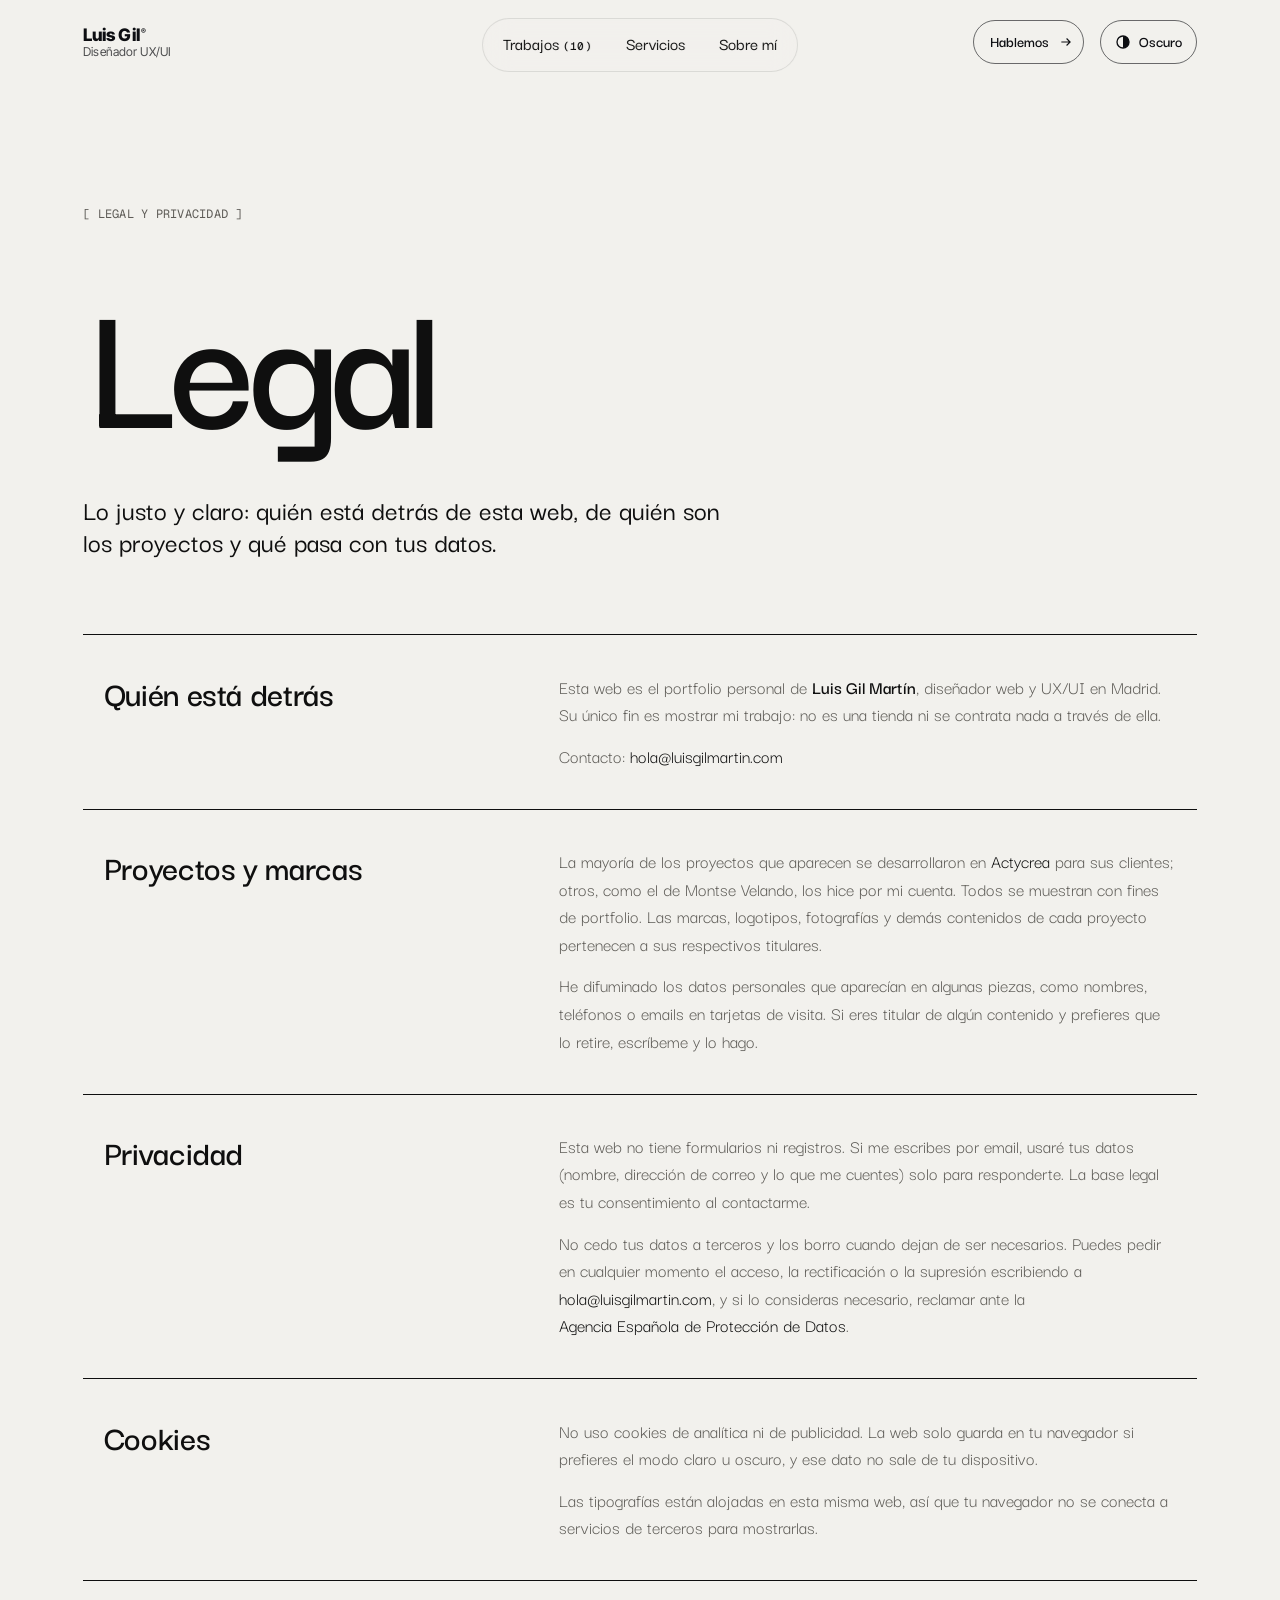
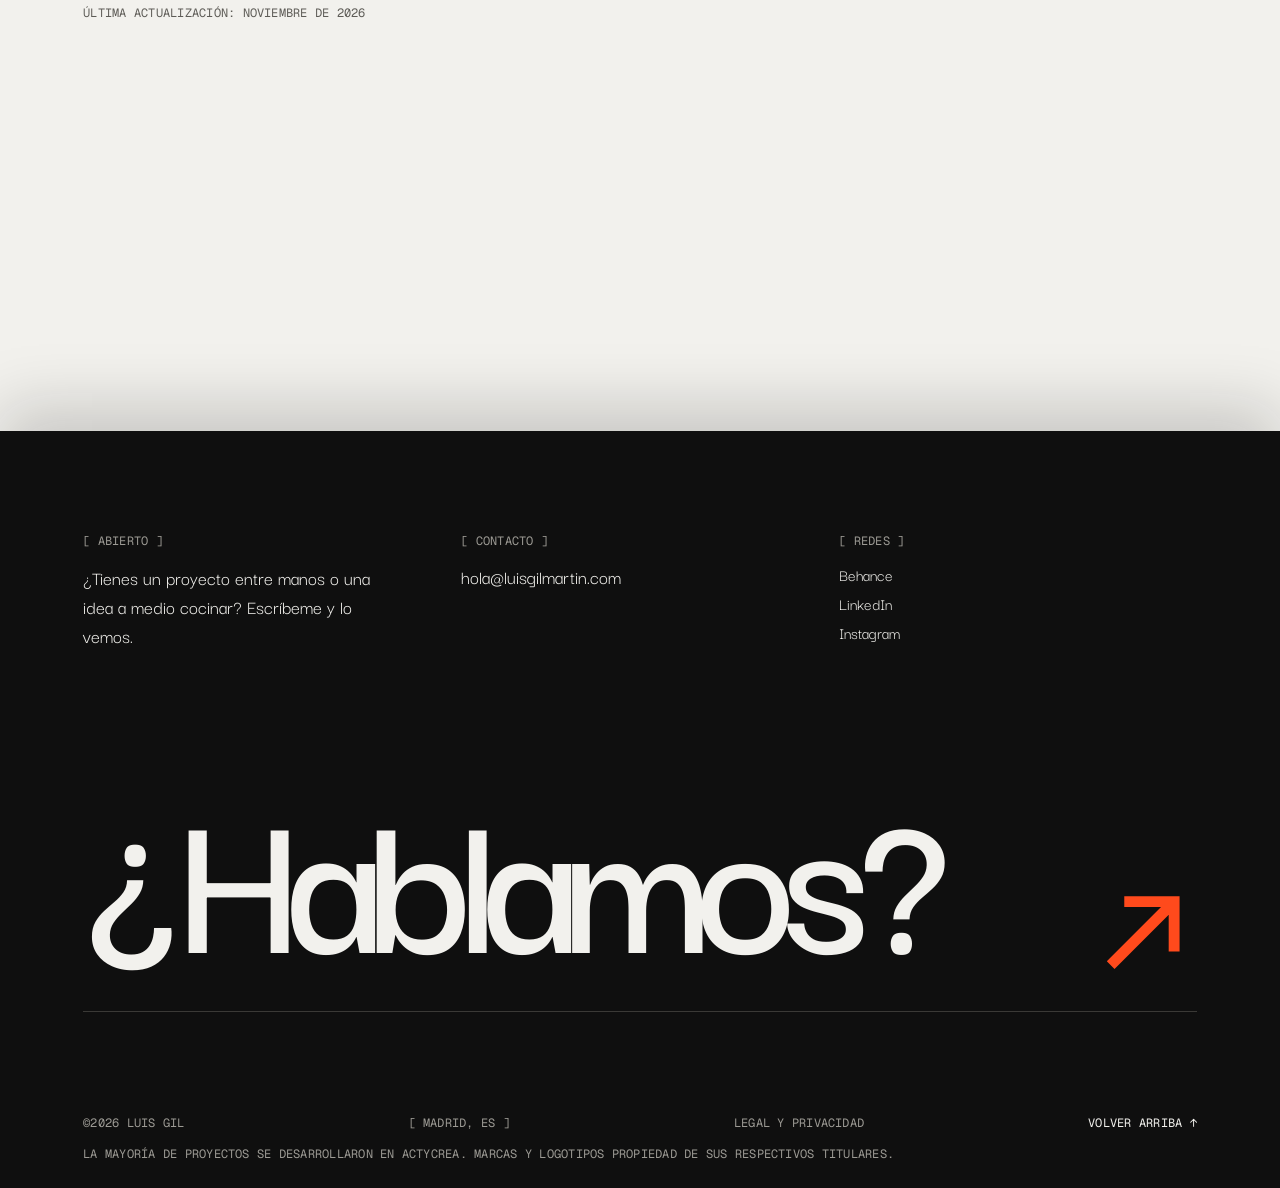
==== commit 7b99e192: "Rutas relativas para tipografías y favicon Permite ver la web desde una subcarpeta (GitHub Pages) ad" ====
--- a/legal.html
+++ b/legal.html
@@ -10,8 +10,8 @@
 <meta property="og:title" content="Legal y privacidad · Luis Gil"><meta property="og:description" content="Portfolio de Luis Gil Martín, diseñador web y UX/UI en Madrid. Diseño web, branding y dirección de arte.">
 <meta property="og:url" content="https://luisgilmartin.com/legal.html"><meta property="og:image" content="https://luisgilmartin.com/thumb.jpg">
 <meta name="twitter:card" content="summary_large_image">
-<link rel="icon" href="/favicon.svg" type="image/svg+xml">
-<link rel="stylesheet" href="/fonts/fonts.css">
+<link rel="icon" href="favicon.svg" type="image/svg+xml">
+<link rel="stylesheet" href="fonts/fonts.css">
 <style>
 body{margin:0;background:#F2F1ED}
 .lg-root{--gm:clamp(20px,6.5vw,128px);--gg:clamp(12px,1.6vw,24px);--accent:#FF4A1C;--bg:#F2F1ED;--fg:#0F0F0F;--muted:#5E5C57;--muted2:#8A8780;--muted-inv:#B9B7B1;--line:rgba(15,15,15,.075);--gline:rgba(15,15,15,.04);--fbg:#0F0F0F;--ffg:#F2F1ED;--fmuted:#9C9A94;--fline:#3A3936;transition:background-color .5s ease,color .5s ease}
--- a/fonts/fonts.css
+++ b/fonts/fonts.css
@@ -4,7 +4,7 @@
   font-style: normal;
   font-display: swap;
   font-weight: 300 900;
-  src: url(/fonts/darker-grotesque-latin-ext-wght-normal.woff2) format('woff2');
+  src: url(darker-grotesque-latin-ext-wght-normal.woff2) format('woff2');
   unicode-range: U+0100-02BA,U+02BD-02C5,U+02C7-02CC,U+02CE-02D7,U+02DD-02FF,U+0304,U+0308,U+0329,U+1D00-1DBF,U+1E00-1E9F,U+1EF2-1EFF,U+2020,U+20A0-20AB,U+20AD-20C0,U+2113,U+2C60-2C7F,U+A720-A7FF;
 }
 @font-face {
@@ -12,55 +12,55 @@
   font-style: normal;
   font-display: swap;
   font-weight: 300 900;
-  src: url(/fonts/darker-grotesque-latin-wght-normal.woff2) format('woff2');
-  unicode-range: U+0000-00FF,U+0131,U+0152-0153,U+02BB-02BC,U+02C6,U+02DA,U+02DC,U+0304,U+0308,U+0329,U+2000-206F,U+20AC,U+2122,U+2191,U+2193,U+2212,U+2215,U+FEFF,U+FFFD;
-}
-@font-face {
-  font-family: 'Inter Tight';
-  font-style: normal;
-  font-display: swap;
-  font-weight: 400;
-  src: url(/fonts/inter-tight-latin-ext-400-normal.woff2) format('woff2');
-  unicode-range: U+0100-02BA,U+02BD-02C5,U+02C7-02CC,U+02CE-02D7,U+02DD-02FF,U+0304,U+0308,U+0329,U+1D00-1DBF,U+1E00-1E9F,U+1EF2-1EFF,U+2020,U+20A0-20AB,U+20AD-20C0,U+2113,U+2C60-2C7F,U+A720-A7FF;
-}
-@font-face {
-  font-family: 'Inter Tight';
-  font-style: normal;
-  font-display: swap;
-  font-weight: 400;
-  src: url(/fonts/inter-tight-latin-400-normal.woff2) format('woff2');
-  unicode-range: U+0000-00FF,U+0131,U+0152-0153,U+02BB-02BC,U+02C6,U+02DA,U+02DC,U+0304,U+0308,U+0329,U+2000-206F,U+20AC,U+2122,U+2191,U+2193,U+2212,U+2215,U+FEFF,U+FFFD;
-}
-@font-face {
-  font-family: 'Inter Tight';
-  font-style: normal;
-  font-display: swap;
-  font-weight: 500;
-  src: url(/fonts/inter-tight-latin-ext-500-normal.woff2) format('woff2');
-  unicode-range: U+0100-02BA,U+02BD-02C5,U+02C7-02CC,U+02CE-02D7,U+02DD-02FF,U+0304,U+0308,U+0329,U+1D00-1DBF,U+1E00-1E9F,U+1EF2-1EFF,U+2020,U+20A0-20AB,U+20AD-20C0,U+2113,U+2C60-2C7F,U+A720-A7FF;
-}
-@font-face {
-  font-family: 'Inter Tight';
-  font-style: normal;
-  font-display: swap;
-  font-weight: 500;
-  src: url(/fonts/inter-tight-latin-500-normal.woff2) format('woff2');
-  unicode-range: U+0000-00FF,U+0131,U+0152-0153,U+02BB-02BC,U+02C6,U+02DA,U+02DC,U+0304,U+0308,U+0329,U+2000-206F,U+20AC,U+2122,U+2191,U+2193,U+2212,U+2215,U+FEFF,U+FFFD;
-}
-@font-face {
-  font-family: 'Inter Tight';
-  font-style: normal;
-  font-display: swap;
-  font-weight: 600;
-  src: url(/fonts/inter-tight-latin-ext-600-normal.woff2) format('woff2');
-  unicode-range: U+0100-02BA,U+02BD-02C5,U+02C7-02CC,U+02CE-02D7,U+02DD-02FF,U+0304,U+0308,U+0329,U+1D00-1DBF,U+1E00-1E9F,U+1EF2-1EFF,U+2020,U+20A0-20AB,U+20AD-20C0,U+2113,U+2C60-2C7F,U+A720-A7FF;
-}
-@font-face {
-  font-family: 'Inter Tight';
-  font-style: normal;
-  font-display: swap;
-  font-weight: 600;
-  src: url(/fonts/inter-tight-latin-600-normal.woff2) format('woff2');
+  src: url(darker-grotesque-latin-wght-normal.woff2) format('woff2');
+  unicode-range: U+0000-00FF,U+0131,U+0152-0153,U+02BB-02BC,U+02C6,U+02DA,U+02DC,U+0304,U+0308,U+0329,U+2000-206F,U+20AC,U+2122,U+2191,U+2193,U+2212,U+2215,U+FEFF,U+FFFD;
+}
+@font-face {
+  font-family: 'Inter Tight';
+  font-style: normal;
+  font-display: swap;
+  font-weight: 400;
+  src: url(inter-tight-latin-ext-400-normal.woff2) format('woff2');
+  unicode-range: U+0100-02BA,U+02BD-02C5,U+02C7-02CC,U+02CE-02D7,U+02DD-02FF,U+0304,U+0308,U+0329,U+1D00-1DBF,U+1E00-1E9F,U+1EF2-1EFF,U+2020,U+20A0-20AB,U+20AD-20C0,U+2113,U+2C60-2C7F,U+A720-A7FF;
+}
+@font-face {
+  font-family: 'Inter Tight';
+  font-style: normal;
+  font-display: swap;
+  font-weight: 400;
+  src: url(inter-tight-latin-400-normal.woff2) format('woff2');
+  unicode-range: U+0000-00FF,U+0131,U+0152-0153,U+02BB-02BC,U+02C6,U+02DA,U+02DC,U+0304,U+0308,U+0329,U+2000-206F,U+20AC,U+2122,U+2191,U+2193,U+2212,U+2215,U+FEFF,U+FFFD;
+}
+@font-face {
+  font-family: 'Inter Tight';
+  font-style: normal;
+  font-display: swap;
+  font-weight: 500;
+  src: url(inter-tight-latin-ext-500-normal.woff2) format('woff2');
+  unicode-range: U+0100-02BA,U+02BD-02C5,U+02C7-02CC,U+02CE-02D7,U+02DD-02FF,U+0304,U+0308,U+0329,U+1D00-1DBF,U+1E00-1E9F,U+1EF2-1EFF,U+2020,U+20A0-20AB,U+20AD-20C0,U+2113,U+2C60-2C7F,U+A720-A7FF;
+}
+@font-face {
+  font-family: 'Inter Tight';
+  font-style: normal;
+  font-display: swap;
+  font-weight: 500;
+  src: url(inter-tight-latin-500-normal.woff2) format('woff2');
+  unicode-range: U+0000-00FF,U+0131,U+0152-0153,U+02BB-02BC,U+02C6,U+02DA,U+02DC,U+0304,U+0308,U+0329,U+2000-206F,U+20AC,U+2122,U+2191,U+2193,U+2212,U+2215,U+FEFF,U+FFFD;
+}
+@font-face {
+  font-family: 'Inter Tight';
+  font-style: normal;
+  font-display: swap;
+  font-weight: 600;
+  src: url(inter-tight-latin-ext-600-normal.woff2) format('woff2');
+  unicode-range: U+0100-02BA,U+02BD-02C5,U+02C7-02CC,U+02CE-02D7,U+02DD-02FF,U+0304,U+0308,U+0329,U+1D00-1DBF,U+1E00-1E9F,U+1EF2-1EFF,U+2020,U+20A0-20AB,U+20AD-20C0,U+2113,U+2C60-2C7F,U+A720-A7FF;
+}
+@font-face {
+  font-family: 'Inter Tight';
+  font-style: normal;
+  font-display: swap;
+  font-weight: 600;
+  src: url(inter-tight-latin-600-normal.woff2) format('woff2');
   unicode-range: U+0000-00FF,U+0131,U+0152-0153,U+02BB-02BC,U+02C6,U+02DA,U+02DC,U+0304,U+0308,U+0329,U+2000-206F,U+20AC,U+2122,U+2191,U+2193,U+2212,U+2215,U+FEFF,U+FFFD;
 }
 @font-face {
@@ -68,7 +68,7 @@
   font-style: normal;
   font-display: swap;
   font-weight: 800;
-  src: url(/fonts/inter-tight-latin-ext-800-normal.woff2) format('woff2');
+  src: url(inter-tight-latin-ext-800-normal.woff2) format('woff2');
   unicode-range: U+0100-02BA,U+02BD-02C5,U+02C7-02CC,U+02CE-02D7,U+02DD-02FF,U+0304,U+0308,U+0329,U+1D00-1DBF,U+1E00-1E9F,U+1EF2-1EFF,U+2020,U+20A0-20AB,U+20AD-20C0,U+2113,U+2C60-2C7F,U+A720-A7FF;
 }
 @font-face {
@@ -76,39 +76,39 @@
   font-style: normal;
   font-display: swap;
   font-weight: 800;
-  src: url(/fonts/inter-tight-latin-800-normal.woff2) format('woff2');
-  unicode-range: U+0000-00FF,U+0131,U+0152-0153,U+02BB-02BC,U+02C6,U+02DA,U+02DC,U+0304,U+0308,U+0329,U+2000-206F,U+20AC,U+2122,U+2191,U+2193,U+2212,U+2215,U+FEFF,U+FFFD;
-}
-@font-face {
-  font-family: 'Geist Mono';
-  font-style: normal;
-  font-display: swap;
-  font-weight: 400;
-  src: url(/fonts/geist-mono-latin-ext-400-normal.woff2) format('woff2');
-  unicode-range: U+0100-02BA,U+02BD-02C5,U+02C7-02CC,U+02CE-02D7,U+02DD-02FF,U+0304,U+0308,U+0329,U+1D00-1DBF,U+1E00-1E9F,U+1EF2-1EFF,U+2020,U+20A0-20AB,U+20AD-20C0,U+2113,U+2C60-2C7F,U+A720-A7FF;
-}
-@font-face {
-  font-family: 'Geist Mono';
-  font-style: normal;
-  font-display: swap;
-  font-weight: 400;
-  src: url(/fonts/geist-mono-latin-400-normal.woff2) format('woff2');
-  unicode-range: U+0000-00FF,U+0131,U+0152-0153,U+02BB-02BC,U+02C6,U+02DA,U+02DC,U+0304,U+0308,U+0329,U+2000-206F,U+20AC,U+2122,U+2191,U+2193,U+2212,U+2215,U+FEFF,U+FFFD;
-}
-@font-face {
-  font-family: 'Geist Mono';
-  font-style: normal;
-  font-display: swap;
-  font-weight: 500;
-  src: url(/fonts/geist-mono-latin-ext-500-normal.woff2) format('woff2');
-  unicode-range: U+0100-02BA,U+02BD-02C5,U+02C7-02CC,U+02CE-02D7,U+02DD-02FF,U+0304,U+0308,U+0329,U+1D00-1DBF,U+1E00-1E9F,U+1EF2-1EFF,U+2020,U+20A0-20AB,U+20AD-20C0,U+2113,U+2C60-2C7F,U+A720-A7FF;
-}
-@font-face {
-  font-family: 'Geist Mono';
-  font-style: normal;
-  font-display: swap;
-  font-weight: 500;
-  src: url(/fonts/geist-mono-latin-500-normal.woff2) format('woff2');
+  src: url(inter-tight-latin-800-normal.woff2) format('woff2');
+  unicode-range: U+0000-00FF,U+0131,U+0152-0153,U+02BB-02BC,U+02C6,U+02DA,U+02DC,U+0304,U+0308,U+0329,U+2000-206F,U+20AC,U+2122,U+2191,U+2193,U+2212,U+2215,U+FEFF,U+FFFD;
+}
+@font-face {
+  font-family: 'Geist Mono';
+  font-style: normal;
+  font-display: swap;
+  font-weight: 400;
+  src: url(geist-mono-latin-ext-400-normal.woff2) format('woff2');
+  unicode-range: U+0100-02BA,U+02BD-02C5,U+02C7-02CC,U+02CE-02D7,U+02DD-02FF,U+0304,U+0308,U+0329,U+1D00-1DBF,U+1E00-1E9F,U+1EF2-1EFF,U+2020,U+20A0-20AB,U+20AD-20C0,U+2113,U+2C60-2C7F,U+A720-A7FF;
+}
+@font-face {
+  font-family: 'Geist Mono';
+  font-style: normal;
+  font-display: swap;
+  font-weight: 400;
+  src: url(geist-mono-latin-400-normal.woff2) format('woff2');
+  unicode-range: U+0000-00FF,U+0131,U+0152-0153,U+02BB-02BC,U+02C6,U+02DA,U+02DC,U+0304,U+0308,U+0329,U+2000-206F,U+20AC,U+2122,U+2191,U+2193,U+2212,U+2215,U+FEFF,U+FFFD;
+}
+@font-face {
+  font-family: 'Geist Mono';
+  font-style: normal;
+  font-display: swap;
+  font-weight: 500;
+  src: url(geist-mono-latin-ext-500-normal.woff2) format('woff2');
+  unicode-range: U+0100-02BA,U+02BD-02C5,U+02C7-02CC,U+02CE-02D7,U+02DD-02FF,U+0304,U+0308,U+0329,U+1D00-1DBF,U+1E00-1E9F,U+1EF2-1EFF,U+2020,U+20A0-20AB,U+20AD-20C0,U+2113,U+2C60-2C7F,U+A720-A7FF;
+}
+@font-face {
+  font-family: 'Geist Mono';
+  font-style: normal;
+  font-display: swap;
+  font-weight: 500;
+  src: url(geist-mono-latin-500-normal.woff2) format('woff2');
   unicode-range: U+0000-00FF,U+0131,U+0152-0153,U+02BB-02BC,U+02C6,U+02DA,U+02DC,U+0304,U+0308,U+0329,U+2000-206F,U+20AC,U+2122,U+2191,U+2193,U+2212,U+2215,U+FEFF,U+FFFD;
 }
 @font-face {
@@ -116,7 +116,7 @@
   font-style: normal;
   font-display: swap;
   font-weight: 400;
-  src: url(/fonts/almarai-latin-400-normal.woff2) format('woff2');
+  src: url(almarai-latin-400-normal.woff2) format('woff2');
   unicode-range: U+0000-00FF,U+0131,U+0152-0153,U+02BB-02BC,U+02C6,U+02DA,U+02DC,U+0304,U+0308,U+0329,U+2000-206F,U+20AC,U+2122,U+2191,U+2193,U+2212,U+2215,U+FEFF,U+FFFD;
 }
 @font-face {
@@ -124,7 +124,7 @@
   font-style: normal;
   font-display: swap;
   font-weight: 700;
-  src: url(/fonts/almarai-latin-700-normal.woff2) format('woff2');
+  src: url(almarai-latin-700-normal.woff2) format('woff2');
   unicode-range: U+0000-00FF,U+0131,U+0152-0153,U+02BB-02BC,U+02C6,U+02DA,U+02DC,U+0304,U+0308,U+0329,U+2000-206F,U+20AC,U+2122,U+2191,U+2193,U+2212,U+2215,U+FEFF,U+FFFD;
 }
 @font-face {
@@ -132,7 +132,7 @@
   font-style: normal;
   font-display: swap;
   font-weight: 800;
-  src: url(/fonts/almarai-latin-800-normal.woff2) format('woff2');
+  src: url(almarai-latin-800-normal.woff2) format('woff2');
   unicode-range: U+0000-00FF,U+0131,U+0152-0153,U+02BB-02BC,U+02C6,U+02DA,U+02DC,U+0304,U+0308,U+0329,U+2000-206F,U+20AC,U+2122,U+2191,U+2193,U+2212,U+2215,U+FEFF,U+FFFD;
 }
 @font-face {
@@ -140,7 +140,7 @@
   font-style: normal;
   font-display: swap;
   font-weight: 200 800;
-  src: url(/fonts/bricolage-grotesque-latin-ext-opsz-normal.woff2) format('woff2');
+  src: url(bricolage-grotesque-latin-ext-opsz-normal.woff2) format('woff2');
   unicode-range: U+0100-02BA,U+02BD-02C5,U+02C7-02CC,U+02CE-02D7,U+02DD-02FF,U+0304,U+0308,U+0329,U+1D00-1DBF,U+1E00-1E9F,U+1EF2-1EFF,U+2020,U+20A0-20AB,U+20AD-20C0,U+2113,U+2C60-2C7F,U+A720-A7FF;
 }
 @font-face {
@@ -148,71 +148,71 @@
   font-style: normal;
   font-display: swap;
   font-weight: 200 800;
-  src: url(/fonts/bricolage-grotesque-latin-opsz-normal.woff2) format('woff2');
-  unicode-range: U+0000-00FF,U+0131,U+0152-0153,U+02BB-02BC,U+02C6,U+02DA,U+02DC,U+0304,U+0308,U+0329,U+2000-206F,U+20AC,U+2122,U+2191,U+2193,U+2212,U+2215,U+FEFF,U+FFFD;
-}
-@font-face {
-  font-family: 'Inter';
-  font-style: normal;
-  font-display: swap;
-  font-weight: 400;
-  src: url(/fonts/inter-latin-ext-400-normal.woff2) format('woff2');
-  unicode-range: U+0100-02BA,U+02BD-02C5,U+02C7-02CC,U+02CE-02D7,U+02DD-02FF,U+0304,U+0308,U+0329,U+1D00-1DBF,U+1E00-1E9F,U+1EF2-1EFF,U+2020,U+20A0-20AB,U+20AD-20C0,U+2113,U+2C60-2C7F,U+A720-A7FF;
-}
-@font-face {
-  font-family: 'Inter';
-  font-style: normal;
-  font-display: swap;
-  font-weight: 400;
-  src: url(/fonts/inter-latin-400-normal.woff2) format('woff2');
-  unicode-range: U+0000-00FF,U+0131,U+0152-0153,U+02BB-02BC,U+02C6,U+02DA,U+02DC,U+0304,U+0308,U+0329,U+2000-206F,U+20AC,U+2122,U+2191,U+2193,U+2212,U+2215,U+FEFF,U+FFFD;
-}
-@font-face {
-  font-family: 'Inter';
-  font-style: normal;
-  font-display: swap;
-  font-weight: 600;
-  src: url(/fonts/inter-latin-ext-600-normal.woff2) format('woff2');
-  unicode-range: U+0100-02BA,U+02BD-02C5,U+02C7-02CC,U+02CE-02D7,U+02DD-02FF,U+0304,U+0308,U+0329,U+1D00-1DBF,U+1E00-1E9F,U+1EF2-1EFF,U+2020,U+20A0-20AB,U+20AD-20C0,U+2113,U+2C60-2C7F,U+A720-A7FF;
-}
-@font-face {
-  font-family: 'Inter';
-  font-style: normal;
-  font-display: swap;
-  font-weight: 600;
-  src: url(/fonts/inter-latin-600-normal.woff2) format('woff2');
-  unicode-range: U+0000-00FF,U+0131,U+0152-0153,U+02BB-02BC,U+02C6,U+02DA,U+02DC,U+0304,U+0308,U+0329,U+2000-206F,U+20AC,U+2122,U+2191,U+2193,U+2212,U+2215,U+FEFF,U+FFFD;
-}
-@font-face {
-  font-family: 'Khand';
-  font-style: normal;
-  font-display: swap;
-  font-weight: 500;
-  src: url(/fonts/khand-latin-ext-500-normal.woff2) format('woff2');
-  unicode-range: U+0100-02BA,U+02BD-02C5,U+02C7-02CC,U+02CE-02D7,U+02DD-02FF,U+0304,U+0308,U+0329,U+1D00-1DBF,U+1E00-1E9F,U+1EF2-1EFF,U+2020,U+20A0-20AB,U+20AD-20C0,U+2113,U+2C60-2C7F,U+A720-A7FF;
-}
-@font-face {
-  font-family: 'Khand';
-  font-style: normal;
-  font-display: swap;
-  font-weight: 500;
-  src: url(/fonts/khand-latin-500-normal.woff2) format('woff2');
-  unicode-range: U+0000-00FF,U+0131,U+0152-0153,U+02BB-02BC,U+02C6,U+02DA,U+02DC,U+0304,U+0308,U+0329,U+2000-206F,U+20AC,U+2122,U+2191,U+2193,U+2212,U+2215,U+FEFF,U+FFFD;
-}
-@font-face {
-  font-family: 'Khand';
-  font-style: normal;
-  font-display: swap;
-  font-weight: 600;
-  src: url(/fonts/khand-latin-ext-600-normal.woff2) format('woff2');
-  unicode-range: U+0100-02BA,U+02BD-02C5,U+02C7-02CC,U+02CE-02D7,U+02DD-02FF,U+0304,U+0308,U+0329,U+1D00-1DBF,U+1E00-1E9F,U+1EF2-1EFF,U+2020,U+20A0-20AB,U+20AD-20C0,U+2113,U+2C60-2C7F,U+A720-A7FF;
-}
-@font-face {
-  font-family: 'Khand';
-  font-style: normal;
-  font-display: swap;
-  font-weight: 600;
-  src: url(/fonts/khand-latin-600-normal.woff2) format('woff2');
+  src: url(bricolage-grotesque-latin-opsz-normal.woff2) format('woff2');
+  unicode-range: U+0000-00FF,U+0131,U+0152-0153,U+02BB-02BC,U+02C6,U+02DA,U+02DC,U+0304,U+0308,U+0329,U+2000-206F,U+20AC,U+2122,U+2191,U+2193,U+2212,U+2215,U+FEFF,U+FFFD;
+}
+@font-face {
+  font-family: 'Inter';
+  font-style: normal;
+  font-display: swap;
+  font-weight: 400;
+  src: url(inter-latin-ext-400-normal.woff2) format('woff2');
+  unicode-range: U+0100-02BA,U+02BD-02C5,U+02C7-02CC,U+02CE-02D7,U+02DD-02FF,U+0304,U+0308,U+0329,U+1D00-1DBF,U+1E00-1E9F,U+1EF2-1EFF,U+2020,U+20A0-20AB,U+20AD-20C0,U+2113,U+2C60-2C7F,U+A720-A7FF;
+}
+@font-face {
+  font-family: 'Inter';
+  font-style: normal;
+  font-display: swap;
+  font-weight: 400;
+  src: url(inter-latin-400-normal.woff2) format('woff2');
+  unicode-range: U+0000-00FF,U+0131,U+0152-0153,U+02BB-02BC,U+02C6,U+02DA,U+02DC,U+0304,U+0308,U+0329,U+2000-206F,U+20AC,U+2122,U+2191,U+2193,U+2212,U+2215,U+FEFF,U+FFFD;
+}
+@font-face {
+  font-family: 'Inter';
+  font-style: normal;
+  font-display: swap;
+  font-weight: 600;
+  src: url(inter-latin-ext-600-normal.woff2) format('woff2');
+  unicode-range: U+0100-02BA,U+02BD-02C5,U+02C7-02CC,U+02CE-02D7,U+02DD-02FF,U+0304,U+0308,U+0329,U+1D00-1DBF,U+1E00-1E9F,U+1EF2-1EFF,U+2020,U+20A0-20AB,U+20AD-20C0,U+2113,U+2C60-2C7F,U+A720-A7FF;
+}
+@font-face {
+  font-family: 'Inter';
+  font-style: normal;
+  font-display: swap;
+  font-weight: 600;
+  src: url(inter-latin-600-normal.woff2) format('woff2');
+  unicode-range: U+0000-00FF,U+0131,U+0152-0153,U+02BB-02BC,U+02C6,U+02DA,U+02DC,U+0304,U+0308,U+0329,U+2000-206F,U+20AC,U+2122,U+2191,U+2193,U+2212,U+2215,U+FEFF,U+FFFD;
+}
+@font-face {
+  font-family: 'Khand';
+  font-style: normal;
+  font-display: swap;
+  font-weight: 500;
+  src: url(khand-latin-ext-500-normal.woff2) format('woff2');
+  unicode-range: U+0100-02BA,U+02BD-02C5,U+02C7-02CC,U+02CE-02D7,U+02DD-02FF,U+0304,U+0308,U+0329,U+1D00-1DBF,U+1E00-1E9F,U+1EF2-1EFF,U+2020,U+20A0-20AB,U+20AD-20C0,U+2113,U+2C60-2C7F,U+A720-A7FF;
+}
+@font-face {
+  font-family: 'Khand';
+  font-style: normal;
+  font-display: swap;
+  font-weight: 500;
+  src: url(khand-latin-500-normal.woff2) format('woff2');
+  unicode-range: U+0000-00FF,U+0131,U+0152-0153,U+02BB-02BC,U+02C6,U+02DA,U+02DC,U+0304,U+0308,U+0329,U+2000-206F,U+20AC,U+2122,U+2191,U+2193,U+2212,U+2215,U+FEFF,U+FFFD;
+}
+@font-face {
+  font-family: 'Khand';
+  font-style: normal;
+  font-display: swap;
+  font-weight: 600;
+  src: url(khand-latin-ext-600-normal.woff2) format('woff2');
+  unicode-range: U+0100-02BA,U+02BD-02C5,U+02C7-02CC,U+02CE-02D7,U+02DD-02FF,U+0304,U+0308,U+0329,U+1D00-1DBF,U+1E00-1E9F,U+1EF2-1EFF,U+2020,U+20A0-20AB,U+20AD-20C0,U+2113,U+2C60-2C7F,U+A720-A7FF;
+}
+@font-face {
+  font-family: 'Khand';
+  font-style: normal;
+  font-display: swap;
+  font-weight: 600;
+  src: url(khand-latin-600-normal.woff2) format('woff2');
   unicode-range: U+0000-00FF,U+0131,U+0152-0153,U+02BB-02BC,U+02C6,U+02DA,U+02DC,U+0304,U+0308,U+0329,U+2000-206F,U+20AC,U+2122,U+2191,U+2193,U+2212,U+2215,U+FEFF,U+FFFD;
 }
 @font-face {
@@ -220,7 +220,7 @@
   font-style: normal;
   font-display: swap;
   font-weight: 700;
-  src: url(/fonts/khand-latin-ext-700-normal.woff2) format('woff2');
+  src: url(khand-latin-ext-700-normal.woff2) format('woff2');
   unicode-range: U+0100-02BA,U+02BD-02C5,U+02C7-02CC,U+02CE-02D7,U+02DD-02FF,U+0304,U+0308,U+0329,U+1D00-1DBF,U+1E00-1E9F,U+1EF2-1EFF,U+2020,U+20A0-20AB,U+20AD-20C0,U+2113,U+2C60-2C7F,U+A720-A7FF;
 }
 @font-face {
@@ -228,7 +228,7 @@
   font-style: normal;
   font-display: swap;
   font-weight: 700;
-  src: url(/fonts/khand-latin-700-normal.woff2) format('woff2');
+  src: url(khand-latin-700-normal.woff2) format('woff2');
   unicode-range: U+0000-00FF,U+0131,U+0152-0153,U+02BB-02BC,U+02C6,U+02DA,U+02DC,U+0304,U+0308,U+0329,U+2000-206F,U+20AC,U+2122,U+2191,U+2193,U+2212,U+2215,U+FEFF,U+FFFD;
 }
 @font-face {
@@ -236,7 +236,7 @@
   font-style: normal;
   font-display: swap;
   font-weight: 100 900;
-  src: url(/fonts/urbanist-latin-ext-wght-normal.woff2) format('woff2');
+  src: url(urbanist-latin-ext-wght-normal.woff2) format('woff2');
   unicode-range: U+0100-02BA,U+02BD-02C5,U+02C7-02CC,U+02CE-02D7,U+02DD-02FF,U+0304,U+0308,U+0329,U+1D00-1DBF,U+1E00-1E9F,U+1EF2-1EFF,U+2020,U+20A0-20AB,U+20AD-20C0,U+2113,U+2C60-2C7F,U+A720-A7FF;
 }
 @font-face {
@@ -244,6 +244,6 @@
   font-style: normal;
   font-display: swap;
   font-weight: 100 900;
-  src: url(/fonts/urbanist-latin-wght-normal.woff2) format('woff2');
-  unicode-range: U+0000-00FF,U+0131,U+0152-0153,U+02BB-02BC,U+02C6,U+02DA,U+02DC,U+0304,U+0308,U+0329,U+2000-206F,U+20AC,U+2122,U+2191,U+2193,U+2212,U+2215,U+FEFF,U+FFFD;
-}
+  src: url(urbanist-latin-wght-normal.woff2) format('woff2');
+  unicode-range: U+0000-00FF,U+0131,U+0152-0153,U+02BB-02BC,U+02C6,U+02DA,U+02DC,U+0304,U+0308,U+0329,U+2000-206F,U+20AC,U+2122,U+2191,U+2193,U+2212,U+2215,U+FEFF,U+FFFD;
+}
